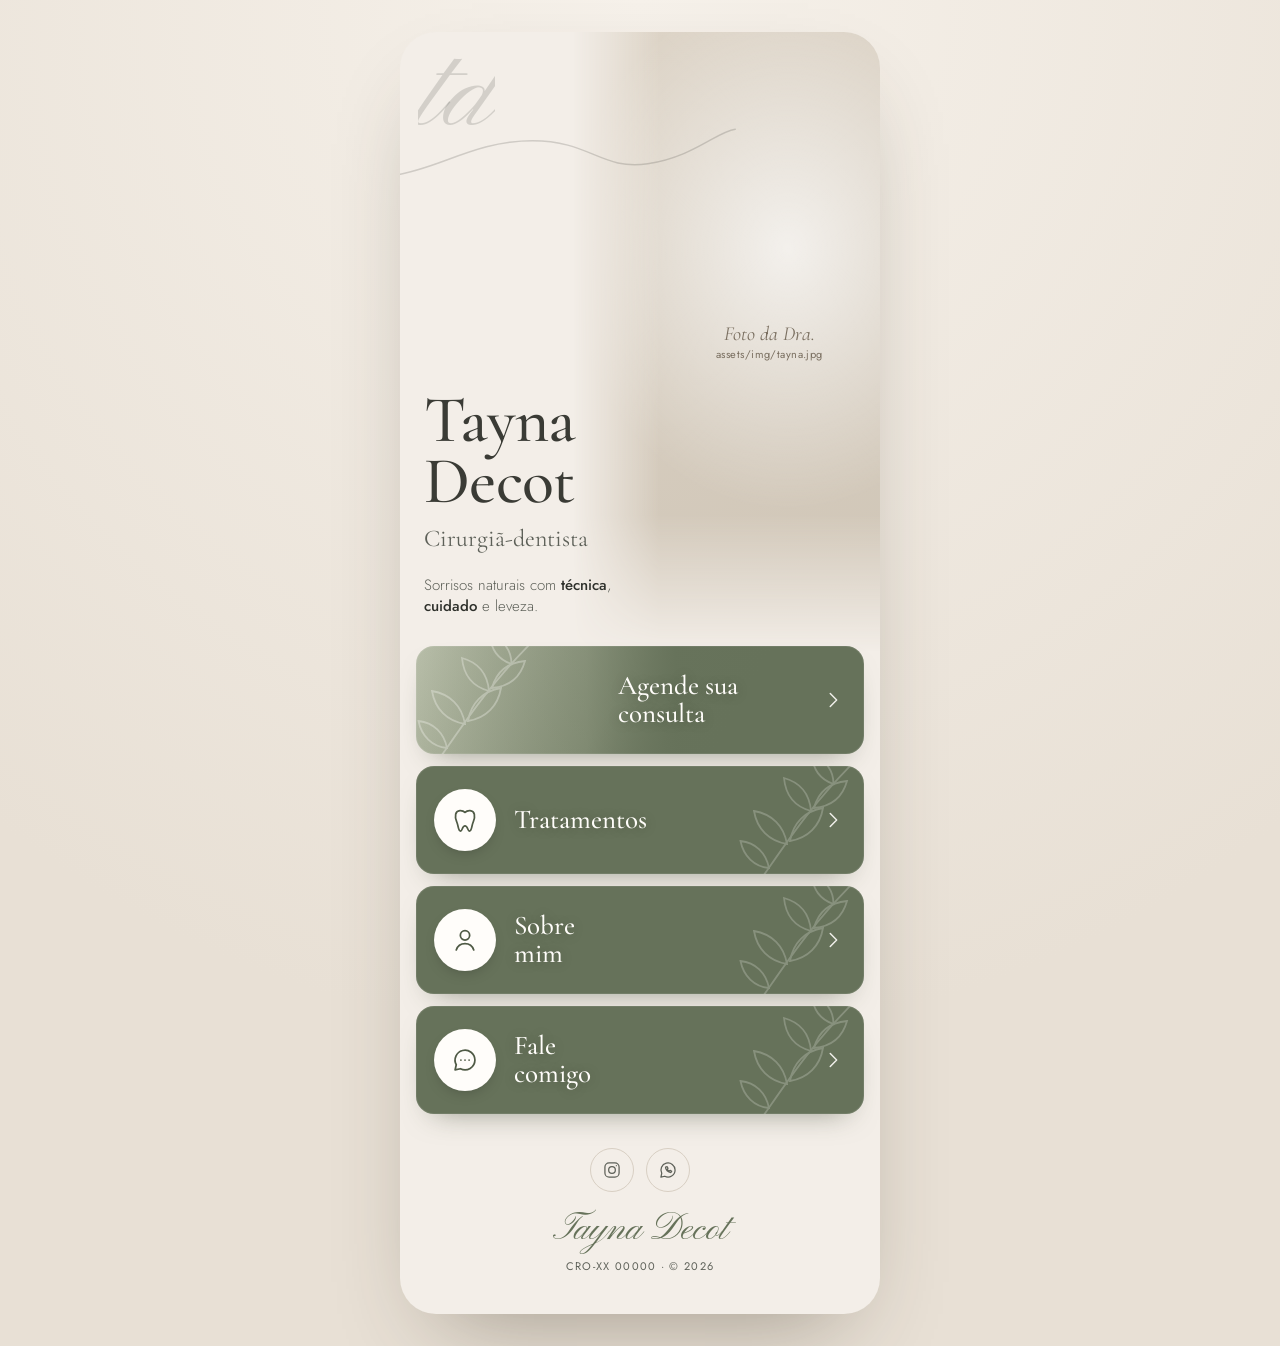
==== index.html @ 0a85730a "Start over with a mobile-first link-in-bio home screen New home screen modelled on the reference: sc" ====
<!doctype html>
<html lang="pt-BR">
<head>
  <meta charset="utf-8">
  <meta name="viewport" content="width=device-width, initial-scale=1, viewport-fit=cover">
  <title>Dra. Tayna Decot — Cirurgiã-dentista</title>
  <meta name="description" content="Dra. Tayna Decot, cirurgiã-dentista. Odontologia estética com cuidado, técnica e leveza. Agende sua consulta.">
  <meta name="theme-color" content="#f3eee8">
  <link rel="preconnect" href="https://fonts.googleapis.com">
  <link rel="preconnect" href="https://fonts.gstatic.com" crossorigin>
  <link href="https://fonts.googleapis.com/css2?family=Cormorant+Garamond:ital,wght@0,400;0,500;0,600;1,400&family=Jost:wght@300;400;500&family=Pinyon+Script&display=swap" rel="stylesheet">
  <link rel="stylesheet" href="styles.css">
</head>
<body>
  <main class="app">

    <!-- Topo: nome + foto -->
    <header class="hero">
      <span class="hero__mono" aria-hidden="true">td</span>
      <svg class="hero__flourish" viewBox="0 0 300 60" aria-hidden="true"><path d="M2 48c40-6 70-30 120-30s60 26 100 20 60-28 76-30"/></svg>

      <!-- Foto da Dra.: assets/img/tayna.jpg (vertical, fundo claro) -->
      <div class="hero__photo">
        <img src="assets/img/tayna.jpg" alt="Dra. Tayna Decot" onerror="this.parentElement.classList.add('is-empty'); this.remove()">
        <span class="hero__photo-empty" aria-hidden="true">Foto da Dra.<br><small>assets/img/tayna.jpg</small></span>
      </div>

      <div class="hero__text">
        <h1 class="hero__name"><span>Tayna</span><span>Decot</span></h1>
        <p class="hero__role">Cirurgiã-dentista</p>
        <p class="hero__tagline">Sorrisos naturais com <strong>técnica</strong>, <strong>cuidado</strong> e leveza.</p>
      </div>
    </header>

    <!-- Botões -->
    <nav class="links" aria-label="Menu principal">
      <a class="link link--feature" href="agendar.html" style="--bg: url('assets/img/btn-agendar.jpg')">
        <span class="link__label">Agende sua<br>consulta</span>
        <svg class="link__chev" viewBox="0 0 24 24" aria-hidden="true"><path d="M9 5l7 7-7 7"/></svg>
      </a>

      <a class="link" href="tratamentos.html" style="--bg: url('assets/img/btn-tratamentos.jpg')">
        <span class="link__icon" aria-hidden="true">
          <svg viewBox="0 0 24 24"><path d="M12 5.5c-2-2-7-2.6-8 1.6-.9 3.6 1 6 1.8 9.3.7 3 .9 5.1 2.4 5.1s1.4-4.4 3.8-4.4 2.3 4.4 3.8 4.4 1.7-2.1 2.4-5.1c.8-3.3 2.7-5.7 1.8-9.3-1-4.2-6-3.6-8-1.6z"/></svg>
        </span>
        <span class="link__label">Tratamentos</span>
        <svg class="link__chev" viewBox="0 0 24 24" aria-hidden="true"><path d="M9 5l7 7-7 7"/></svg>
      </a>

      <a class="link" href="sobre.html" style="--bg: url('assets/img/btn-sobre.jpg')">
        <span class="link__icon" aria-hidden="true">
          <svg viewBox="0 0 24 24"><circle cx="12" cy="8" r="4"/><path d="M4.5 20.5c1.2-3.8 4.2-5.5 7.5-5.5s6.3 1.7 7.5 5.5"/></svg>
        </span>
        <span class="link__label">Sobre<br>mim</span>
        <svg class="link__chev" viewBox="0 0 24 24" aria-hidden="true"><path d="M9 5l7 7-7 7"/></svg>
      </a>

      <a class="link" href="contato.html" style="--bg: url('assets/img/btn-contato.jpg')">
        <span class="link__icon" aria-hidden="true">
          <svg viewBox="0 0 24 24"><path d="M20.5 12a8.5 8.5 0 0 1-12.4 7.5L3.5 20.5l1-4.4A8.5 8.5 0 1 1 20.5 12z"/><path d="M8.5 12h.01M12 12h.01M15.5 12h.01"/></svg>
        </span>
        <span class="link__label">Fale<br>comigo</span>
        <svg class="link__chev" viewBox="0 0 24 24" aria-hidden="true"><path d="M9 5l7 7-7 7"/></svg>
      </a>
    </nav>

    <footer class="foot">
      <div class="foot__social">
        <a href="https://instagram.com/" target="_blank" rel="noopener" aria-label="Instagram">
          <svg viewBox="0 0 24 24"><rect x="3.5" y="3.5" width="17" height="17" rx="5"/><circle cx="12" cy="12" r="4"/><path d="M17.2 6.8h.01"/></svg>
        </a>
        <a href="https://wa.me/5500000000000" target="_blank" rel="noopener" aria-label="WhatsApp">
          <svg viewBox="0 0 24 24"><path d="M20.5 12a8.5 8.5 0 0 1-12.4 7.5L3.5 20.5l1-4.4A8.5 8.5 0 1 1 20.5 12z"/><path d="M9 8.5c0 3.5 3 6.5 6.5 6.5l1-1.5-2-1-1 .8c-1-.5-1.8-1.3-2.3-2.3l.8-1-1-2z"/></svg>
        </a>
      </div>
      <p class="foot__sign">Tayna Decot</p>
      <p class="foot__copy">CRO-XX 00000 · © <span id="year"></span></p>
    </footer>
  </main>

  <script>document.getElementById('year').textContent = new Date().getFullYear();</script>
</body>
</html>
---- styles.css ----
/* ==========================================================
   Dra. Tayna Decot — tela inicial (mobile first)
   ========================================================== */
:root {
  --cream: #f3eee8;
  --cream-deep: #e8e0d5;
  --sage: #66725a;
  --sage-dark: #4f5a45;
  --sage-soft: #a9b19c;
  --ink: #2e302b;
  --muted: #5d6058;
  --line: #d8cfc3;
  --white: #fffdfa;
  --serif: "Cormorant Garamond", "Times New Roman", serif;
  --sans: "Jost", system-ui, sans-serif;
  --script: "Pinyon Script", cursive;
  --ease: cubic-bezier(.2, .8, .2, 1);
}

*, *::before, *::after { box-sizing: border-box; }
html { -webkit-text-size-adjust: 100%; }
body {
  margin: 0;
  font-family: var(--sans);
  color: var(--ink);
  background: var(--cream-deep);
  -webkit-font-smoothing: antialiased;
}
a { color: inherit; text-decoration: none; }
img { display: block; max-width: 100%; }
:focus-visible { outline: 2px solid var(--sage-dark); outline-offset: 3px; }

/* Coluna do app: tela cheia no celular, centralizada no computador */
.app {
  position: relative;
  max-width: 480px;
  min-height: 100svh;
  margin: 0 auto;
  background: var(--cream);
  overflow: hidden;
  padding-bottom: env(safe-area-inset-bottom);
}
@media (min-width: 520px) {
  body { padding: 32px 0; background: radial-gradient(circle at 50% 0%, #f6f1ea, var(--cream-deep) 70%); }
  .app { min-height: calc(100svh - 64px); border-radius: 36px; box-shadow: 0 40px 90px -40px rgba(60, 50, 35, .45); }
}

/* ---------- topo ---------- */
.hero {
  position: relative;
  height: clamp(500px, 138vw, 620px);
  isolation: isolate;
}
.hero__mono {
  position: absolute; z-index: 1; left: 18px; top: 6px;
  font-family: var(--script); font-size: 118px; line-height: 1;
  color: rgba(46, 48, 43, .16);
  animation: ink 1.6s .2s var(--ease) both;
}
.hero__flourish {
  position: absolute; z-index: 1; left: -8px; top: 88px; width: 72%;
  fill: none; stroke: rgba(46, 48, 43, .18); stroke-width: 1.2; stroke-linecap: round;
  stroke-dasharray: 420; stroke-dashoffset: 420;
  animation: draw 2.2s .5s var(--ease) forwards;
}

.hero__photo {
  position: absolute; z-index: 0; right: 0; top: 0; bottom: 0; width: 64%;
  /* a foto se funde no creme pela esquerda e por baixo */
  -webkit-mask-image: linear-gradient(to right, transparent 0%, #000 28%), linear-gradient(to top, transparent 0%, #000 22%);
  -webkit-mask-composite: source-in;
  mask-image: linear-gradient(to right, transparent 0%, #000 28%), linear-gradient(to top, transparent 0%, #000 22%);
  mask-composite: intersect;
}
.hero__photo img {
  width: 100%; height: 100%; object-fit: cover; object-position: 50% 15%;
  animation: reveal-photo 1.6s var(--ease) both;
}
.hero__photo-empty { display: none; }
.hero__photo.is-empty {
  background:
    radial-gradient(120% 70% at 70% 35%, rgba(255, 255, 255, .7), transparent 60%),
    linear-gradient(160deg, #ddd4c7, #cfc5b6);
}
.hero__photo.is-empty .hero__photo-empty {
  position: absolute; inset: 0; display: grid; place-content: center; text-align: center;
  padding-left: 28%; font-family: var(--serif); font-size: 20px; font-style: italic; color: #7a6f60;
}
.hero__photo-empty small { font-family: var(--sans); font-style: normal; font-size: 11px; letter-spacing: .04em; }

.hero__text {
  position: absolute; z-index: 2; left: 24px; bottom: 34px; width: 58%;
}
.hero__name {
  margin: 0;
  font-family: var(--serif); font-weight: 500;
  font-size: clamp(50px, 14.5vw, 66px); line-height: .92; letter-spacing: -.01em;
  color: #3a3b35;
}
.hero__name span { display: block; animation: rise 1s var(--ease) both; }
.hero__name span + span { animation-delay: .12s; }
.hero__role {
  margin: 12px 0 0;
  font-family: var(--serif); font-size: 24px; color: var(--muted);
  animation: rise 1s .24s var(--ease) both;
}
.hero__tagline {
  margin: 22px 0 0; max-width: 190px;
  font-size: 15px; font-weight: 300; line-height: 1.45; color: var(--muted);
  animation: rise 1s .36s var(--ease) both;
}
.hero__tagline strong { font-weight: 500; color: var(--ink); }

/* ---------- botões ---------- */
.links {
  position: relative; z-index: 3;
  display: grid; gap: 12px;
  padding: 0 16px;
  margin-top: -6px;
}
.link {
  position: relative; overflow: hidden; isolation: isolate;
  display: flex; align-items: center; gap: 18px;
  min-height: 108px; padding: 18px 20px 18px 18px;
  border-radius: 18px;
  color: var(--white);
  background:
    linear-gradient(90deg, rgba(102, 114, 90, .97) 38%, rgba(102, 114, 90, .55) 100%),
    var(--bg, none) right center / cover no-repeat,
    var(--sage);
  box-shadow: 0 14px 30px -18px rgba(60, 70, 50, .6), inset 0 0 0 1px rgba(255, 255, 255, .08);
  transform: translateY(0);
  transition: transform .5s var(--ease), box-shadow .5s var(--ease);
  animation: rise .9s var(--ease) backwards;
}
.link:nth-child(1) { animation-delay: .45s; }
.link:nth-child(2) { animation-delay: .55s; }
.link:nth-child(3) { animation-delay: .65s; }
.link:nth-child(4) { animation-delay: .75s; }

/* ramo de folhas em traço, decorando o lado direito (aparece mesmo sem foto) */
.link::before {
  content: ""; position: absolute; z-index: -1; right: -10px; bottom: -18px; width: 150px; height: 150px;
  opacity: .22;
  background: url("data:image/svg+xml,%3Csvg xmlns='http://www.w3.org/2000/svg' viewBox='0 0 100 100' fill='none' stroke='%23fffdfa' stroke-width='1.2' stroke-linecap='round'%3E%3Cpath d='M20 98C40 70 55 45 88 12'/%3E%3Cpath d='M42 68c-12-2-20-10-22-22 12 2 20 10 22 22z'/%3E%3Cpath d='M44 66c2-12 10-20 22-22-2 12-10 20-22 22z'/%3E%3Cpath d='M58 46c-11-3-17-11-18-22 11 3 17 11 18 22z'/%3E%3Cpath d='M60 44c3-11 11-17 22-18-3 11-11 17-22 18z'/%3E%3Cpath d='M73 28c-9-3-14-10-14-19 9 3 14 10 14 19z'/%3E%3Cpath d='M30 84c-10-1-17-8-19-18 10 1 17 8 19 18z'/%3E%3C/svg%3E") center / contain no-repeat;
  transition: transform .8s var(--ease), opacity .5s;
}
/* brilho que atravessa o botão no toque/hover */
.link::after {
  content: ""; position: absolute; inset: 0; z-index: 0; pointer-events: none;
  background: linear-gradient(105deg, transparent 35%, rgba(255, 255, 255, .22) 50%, transparent 65%);
  transform: translateX(-120%);
}
.link:hover, .link:focus-visible { transform: translateY(-3px); box-shadow: 0 22px 40px -20px rgba(60, 70, 50, .7), inset 0 0 0 1px rgba(255, 255, 255, .12); }
.link:hover::before { transform: rotate(-6deg) scale(1.06); opacity: .32; }
.link:hover::after, .link:focus-visible::after { transform: translateX(120%); transition: transform 1s var(--ease); }
.link:active { transform: scale(.98); }

.link__icon {
  position: relative; z-index: 1; flex: none;
  width: 62px; height: 62px; border-radius: 50%;
  display: grid; place-items: center;
  background: var(--white);
  box-shadow: 0 6px 16px -8px rgba(0, 0, 0, .35);
  transition: transform .5s var(--ease);
}
.link__icon svg { width: 28px; height: 28px; fill: none; stroke: var(--sage-dark); stroke-width: 1.5; stroke-linecap: round; stroke-linejoin: round; }
.link:hover .link__icon { transform: scale(1.06) rotate(-4deg); }
.link__label {
  position: relative; z-index: 1; flex: 1;
  font-family: var(--serif); font-size: 27px; line-height: 1.05; font-weight: 500;
  text-shadow: 0 1px 12px rgba(40, 45, 35, .25);
}
.link__chev {
  position: relative; z-index: 1; flex: none;
  width: 22px; height: 22px; fill: none; stroke: currentColor; stroke-width: 1.6; stroke-linecap: round; stroke-linejoin: round;
  opacity: .9; transition: transform .4s var(--ease);
}
.link:hover .link__chev { transform: translateX(4px); }

/* botão de destaque: foto à esquerda, texto à direita (como no modelo) */
.link--feature {
  justify-content: flex-end;
  padding-left: 45%;
  background:
    linear-gradient(90deg, rgba(102, 114, 90, 0) 0%, rgba(102, 114, 90, .35) 38%, rgba(102, 114, 90, .97) 58%),
    var(--bg, none) left center / cover no-repeat,
    linear-gradient(120deg, #b8bea9 0%, #8e977f 45%, var(--sage) 70%);
}
.link--feature::before { right: auto; left: -14px; opacity: .3; }

/* ---------- rodapé ---------- */
.foot { padding: 34px 24px 40px; text-align: center; color: var(--muted); }
.foot__social { display: flex; justify-content: center; gap: 12px; }
.foot__social a {
  width: 44px; height: 44px; border-radius: 50%; display: grid; place-items: center;
  border: 1px solid var(--line); transition: background .3s, border-color .3s, color .3s;
}
.foot__social a:hover { background: var(--sage); border-color: var(--sage); color: var(--white); }
.foot__social svg { width: 20px; fill: none; stroke: currentColor; stroke-width: 1.5; stroke-linecap: round; stroke-linejoin: round; }
.foot__sign { margin: 18px 0 0; font-family: var(--script); font-size: 38px; line-height: 1.1; color: var(--sage); }
.foot__copy { margin: 6px 0 0; font-size: 11px; letter-spacing: .12em; text-transform: uppercase; }

/* ---------- telas internas (provisórias) ---------- */
.stub { min-height: 100svh; display: flex; flex-direction: column; padding: 24px; }
.stub__back { display: inline-flex; align-items: center; gap: 8px; font-size: 14px; color: var(--muted); }
.stub__back svg { width: 20px; fill: none; stroke: currentColor; stroke-width: 1.6; stroke-linecap: round; stroke-linejoin: round; }
.stub__body { margin: auto 0; text-align: center; }
.stub__title { margin: 0; font-family: var(--serif); font-weight: 500; font-size: 48px; line-height: 1; color: #3a3b35; animation: rise 1s var(--ease) both; }
.stub__text { margin: 14px auto 0; max-width: 260px; color: var(--muted); font-weight: 300; line-height: 1.5; }
.stub__sign { margin-top: 24px; font-family: var(--script); font-size: 34px; color: var(--sage); }

/* ---------- animações ---------- */
@keyframes rise { from { opacity: 0; transform: translateY(18px); } to { opacity: 1; transform: none; } }
@keyframes reveal-photo { from { opacity: 0; transform: scale(1.08); } to { opacity: 1; transform: none; } }
@keyframes ink { from { opacity: 0; clip-path: inset(0 100% 0 0); } to { opacity: 1; clip-path: inset(0 0 0 0); } }
@keyframes draw { to { stroke-dashoffset: 0; } }

@media (prefers-reduced-motion: reduce) {
  *, *::before, *::after { animation: none !important; transition: none !important; }
  .hero__flourish { stroke-dashoffset: 0; }
}
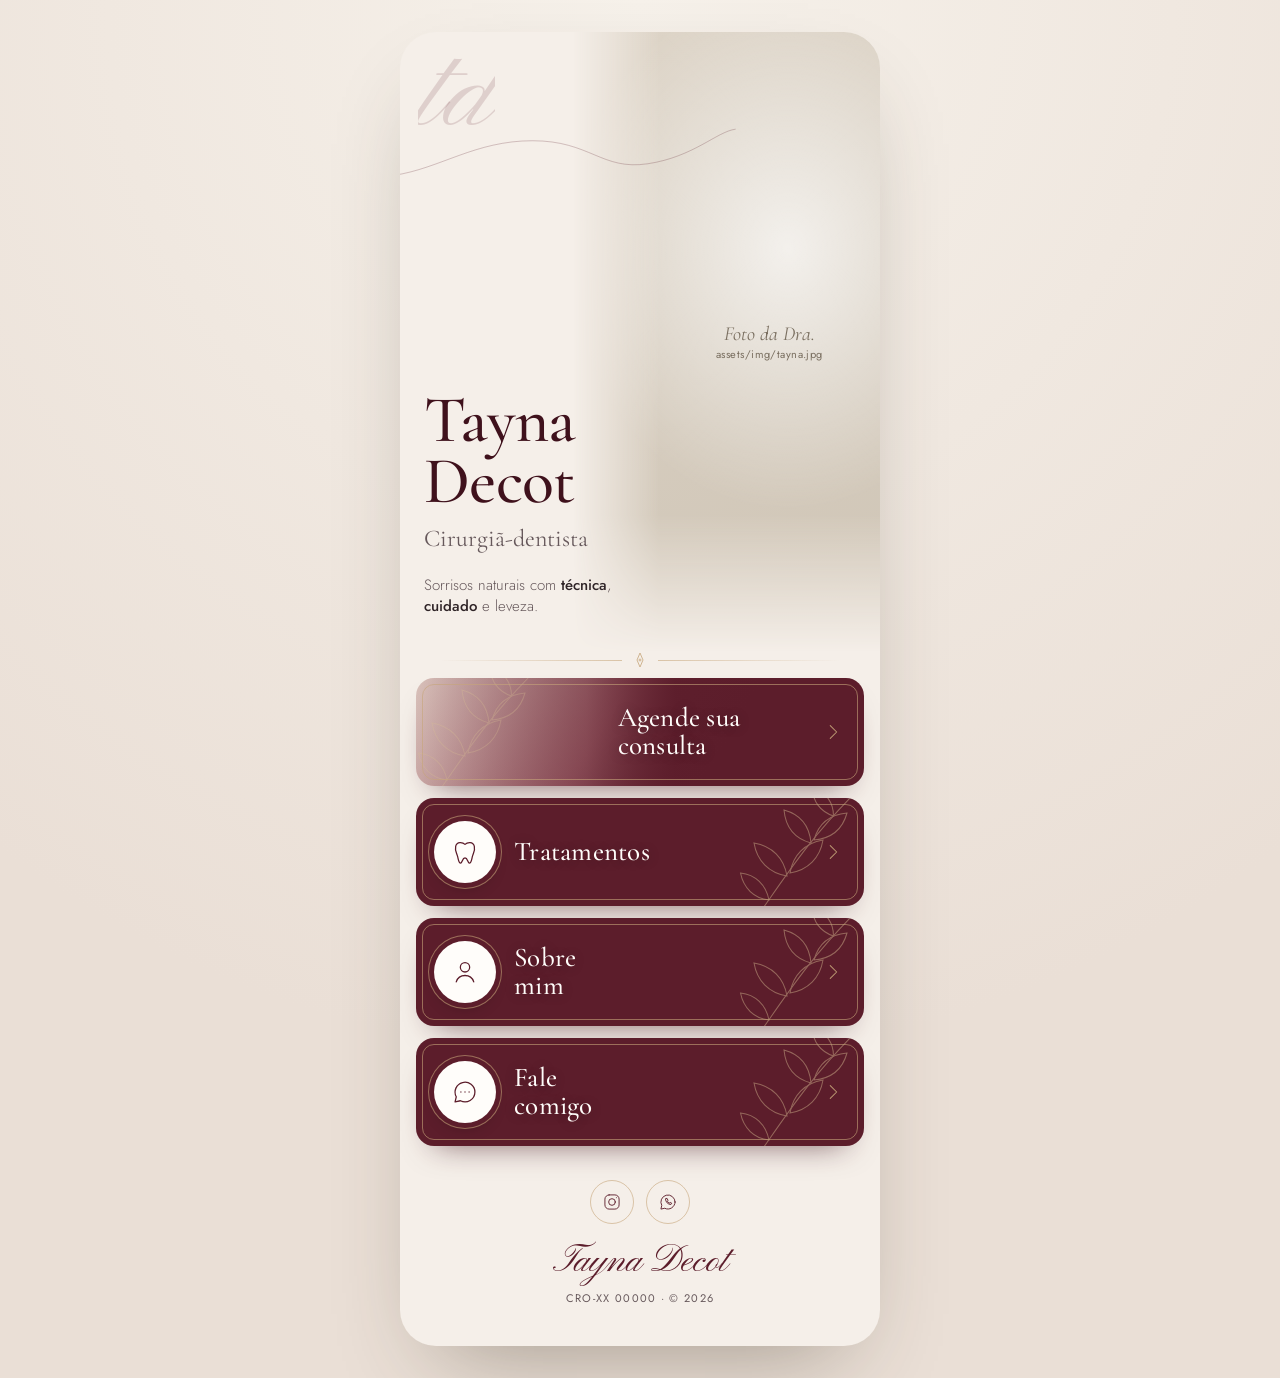
==== commit d699de8c: "Switch theme to dark wine with fine gold line details Wine buttons with a thin inset champagne frame" ====
--- a/index.html
+++ b/index.html
@@ -5,7 +5,7 @@
   <meta name="viewport" content="width=device-width, initial-scale=1, viewport-fit=cover">
   <title>Dra. Tayna Decot — Cirurgiã-dentista</title>
   <meta name="description" content="Dra. Tayna Decot, cirurgiã-dentista. Odontologia estética com cuidado, técnica e leveza. Agende sua consulta.">
-  <meta name="theme-color" content="#f3eee8">
+  <meta name="theme-color" content="#f5efe9">
   <link rel="preconnect" href="https://fonts.googleapis.com">
   <link rel="preconnect" href="https://fonts.gstatic.com" crossorigin>
   <link href="https://fonts.googleapis.com/css2?family=Cormorant+Garamond:ital,wght@0,400;0,500;0,600;1,400&family=Jost:wght@300;400;500&family=Pinyon+Script&display=swap" rel="stylesheet">
@@ -31,6 +31,8 @@
         <p class="hero__tagline">Sorrisos naturais com <strong>técnica</strong>, <strong>cuidado</strong> e leveza.</p>
       </div>
     </header>
+
+    <div class="ornament" aria-hidden="true"><svg viewBox="0 0 16 16"><path d="M8 1l3 7-3 7-3-7z"/><circle cx="8" cy="8" r="1"/></svg></div>
 
     <!-- Botões -->
     <nav class="links" aria-label="Menu principal">
--- a/styles.css
+++ b/styles.css
@@ -2,14 +2,16 @@
    Dra. Tayna Decot — tela inicial (mobile first)
    ========================================================== */
 :root {
-  --cream: #f3eee8;
-  --cream-deep: #e8e0d5;
-  --sage: #66725a;
-  --sage-dark: #4f5a45;
-  --sage-soft: #a9b19c;
-  --ink: #2e302b;
-  --muted: #5d6058;
-  --line: #d8cfc3;
+  --cream: #f5efe9;
+  --cream-deep: #eadfd6;
+  --wine: #5c1d2b;
+  --wine-dark: #3f111c;
+  --wine-soft: #b98d93;
+  --gold: #c7a67a;
+  --gold-line: rgba(199, 166, 122, .6);
+  --ink: #2f2427;
+  --muted: #66585b;
+  --line: #dccbc0;
   --white: #fffdfa;
   --serif: "Cormorant Garamond", "Times New Roman", serif;
   --sans: "Jost", system-ui, sans-serif;
@@ -28,7 +30,7 @@
 }
 a { color: inherit; text-decoration: none; }
 img { display: block; max-width: 100%; }
-:focus-visible { outline: 2px solid var(--sage-dark); outline-offset: 3px; }
+:focus-visible { outline: 2px solid var(--wine); outline-offset: 3px; }
 
 /* Coluna do app: tela cheia no celular, centralizada no computador */
 .app {
@@ -54,12 +56,12 @@
 .hero__mono {
   position: absolute; z-index: 1; left: 18px; top: 6px;
   font-family: var(--script); font-size: 118px; line-height: 1;
-  color: rgba(46, 48, 43, .16);
+  color: rgba(92, 29, 43, .15);
   animation: ink 1.6s .2s var(--ease) both;
 }
 .hero__flourish {
   position: absolute; z-index: 1; left: -8px; top: 88px; width: 72%;
-  fill: none; stroke: rgba(46, 48, 43, .18); stroke-width: 1.2; stroke-linecap: round;
+  fill: none; stroke: rgba(92, 29, 43, .3); stroke-width: .7; stroke-linecap: round;
   stroke-dasharray: 420; stroke-dashoffset: 420;
   animation: draw 2.2s .5s var(--ease) forwards;
 }
@@ -95,7 +97,7 @@
   margin: 0;
   font-family: var(--serif); font-weight: 500;
   font-size: clamp(50px, 14.5vw, 66px); line-height: .92; letter-spacing: -.01em;
-  color: #3a3b35;
+  color: var(--wine-dark);
 }
 .hero__name span { display: block; animation: rise 1s var(--ease) both; }
 .hero__name span + span { animation-delay: .12s; }
@@ -110,6 +112,13 @@
   animation: rise 1s .36s var(--ease) both;
 }
 .hero__tagline strong { font-weight: 500; color: var(--ink); }
+
+/* ---------- ornamento fino ---------- */
+.ornament { position: relative; z-index: 3; display: flex; align-items: center; gap: 10px; padding: 0 40px 16px; color: var(--gold); }
+.ornament::before, .ornament::after { content: ""; flex: 1; height: 1px; background: linear-gradient(90deg, transparent, var(--gold-line)); transform-origin: right; animation: grow 1.2s .4s var(--ease) backwards; }
+.ornament::after { background: linear-gradient(90deg, var(--gold-line), transparent); transform-origin: left; }
+.ornament svg { width: 16px; height: 16px; fill: none; stroke: currentColor; stroke-width: .8; animation: rise 1s .5s var(--ease) backwards; }
+@keyframes grow { from { transform: scaleX(0); } }
 
 /* ---------- botões ---------- */
 .links {
@@ -125,10 +134,11 @@
   border-radius: 18px;
   color: var(--white);
   background:
-    linear-gradient(90deg, rgba(102, 114, 90, .97) 38%, rgba(102, 114, 90, .55) 100%),
+    linear-gradient(90deg, rgba(92, 29, 43, .97) 38%, rgba(92, 29, 43, .6) 100%),
     var(--bg, none) right center / cover no-repeat,
-    var(--sage);
-  box-shadow: 0 14px 30px -18px rgba(60, 70, 50, .6), inset 0 0 0 1px rgba(255, 255, 255, .08);
+    var(--wine);
+  box-shadow: 0 16px 32px -20px rgba(63, 17, 28, .75);
+  outline: 1px solid var(--gold-line); outline-offset: -7px;
   transform: translateY(0);
   transition: transform .5s var(--ease), box-shadow .5s var(--ease);
   animation: rise .9s var(--ease) backwards;
@@ -141,18 +151,18 @@
 /* ramo de folhas em traço, decorando o lado direito (aparece mesmo sem foto) */
 .link::before {
   content: ""; position: absolute; z-index: -1; right: -10px; bottom: -18px; width: 150px; height: 150px;
-  opacity: .22;
-  background: url("data:image/svg+xml,%3Csvg xmlns='http://www.w3.org/2000/svg' viewBox='0 0 100 100' fill='none' stroke='%23fffdfa' stroke-width='1.2' stroke-linecap='round'%3E%3Cpath d='M20 98C40 70 55 45 88 12'/%3E%3Cpath d='M42 68c-12-2-20-10-22-22 12 2 20 10 22 22z'/%3E%3Cpath d='M44 66c2-12 10-20 22-22-2 12-10 20-22 22z'/%3E%3Cpath d='M58 46c-11-3-17-11-18-22 11 3 17 11 18 22z'/%3E%3Cpath d='M60 44c3-11 11-17 22-18-3 11-11 17-22 18z'/%3E%3Cpath d='M73 28c-9-3-14-10-14-19 9 3 14 10 14 19z'/%3E%3Cpath d='M30 84c-10-1-17-8-19-18 10 1 17 8 19 18z'/%3E%3C/svg%3E") center / contain no-repeat;
+  opacity: .45;
+  background: url("data:image/svg+xml,%3Csvg xmlns='http://www.w3.org/2000/svg' viewBox='0 0 100 100' fill='none' stroke='%23d9bf94' stroke-width='.7' stroke-linecap='round'%3E%3Cpath d='M20 98C40 70 55 45 88 12'/%3E%3Cpath d='M42 68c-12-2-20-10-22-22 12 2 20 10 22 22z'/%3E%3Cpath d='M44 66c2-12 10-20 22-22-2 12-10 20-22 22z'/%3E%3Cpath d='M58 46c-11-3-17-11-18-22 11 3 17 11 18 22z'/%3E%3Cpath d='M60 44c3-11 11-17 22-18-3 11-11 17-22 18z'/%3E%3Cpath d='M73 28c-9-3-14-10-14-19 9 3 14 10 14 19z'/%3E%3Cpath d='M30 84c-10-1-17-8-19-18 10 1 17 8 19 18z'/%3E%3C/svg%3E") center / contain no-repeat;
   transition: transform .8s var(--ease), opacity .5s;
 }
 /* brilho que atravessa o botão no toque/hover */
 .link::after {
   content: ""; position: absolute; inset: 0; z-index: 0; pointer-events: none;
-  background: linear-gradient(105deg, transparent 35%, rgba(255, 255, 255, .22) 50%, transparent 65%);
+  background: linear-gradient(105deg, transparent 35%, rgba(233, 208, 170, .22) 50%, transparent 65%);
   transform: translateX(-120%);
 }
-.link:hover, .link:focus-visible { transform: translateY(-3px); box-shadow: 0 22px 40px -20px rgba(60, 70, 50, .7), inset 0 0 0 1px rgba(255, 255, 255, .12); }
-.link:hover::before { transform: rotate(-6deg) scale(1.06); opacity: .32; }
+.link:hover, .link:focus-visible { transform: translateY(-3px); box-shadow: 0 24px 42px -22px rgba(63, 17, 28, .85); outline-color: var(--gold); }
+.link:hover::before { transform: rotate(-6deg) scale(1.06); opacity: .6; }
 .link:hover::after, .link:focus-visible::after { transform: translateX(120%); transition: transform 1s var(--ease); }
 .link:active { transform: scale(.98); }
 
@@ -161,19 +171,19 @@
   width: 62px; height: 62px; border-radius: 50%;
   display: grid; place-items: center;
   background: var(--white);
-  box-shadow: 0 6px 16px -8px rgba(0, 0, 0, .35);
+  box-shadow: 0 0 0 5px var(--wine), 0 0 0 6px var(--gold-line), 0 8px 18px -8px rgba(0, 0, 0, .45);
   transition: transform .5s var(--ease);
 }
-.link__icon svg { width: 28px; height: 28px; fill: none; stroke: var(--sage-dark); stroke-width: 1.5; stroke-linecap: round; stroke-linejoin: round; }
+.link__icon svg { width: 28px; height: 28px; fill: none; stroke: var(--wine); stroke-width: 1.1; stroke-linecap: round; stroke-linejoin: round; }
 .link:hover .link__icon { transform: scale(1.06) rotate(-4deg); }
 .link__label {
   position: relative; z-index: 1; flex: 1;
-  font-family: var(--serif); font-size: 27px; line-height: 1.05; font-weight: 500;
-  text-shadow: 0 1px 12px rgba(40, 45, 35, .25);
+  font-family: var(--serif); font-size: 27px; line-height: 1.05; font-weight: 500; letter-spacing: .01em;
+  text-shadow: 0 1px 12px rgba(40, 10, 18, .3);
 }
 .link__chev {
   position: relative; z-index: 1; flex: none;
-  width: 22px; height: 22px; fill: none; stroke: currentColor; stroke-width: 1.6; stroke-linecap: round; stroke-linejoin: round;
+  width: 22px; height: 22px; fill: none; stroke: var(--gold); stroke-width: 1.1; stroke-linecap: round; stroke-linejoin: round;
   opacity: .9; transition: transform .4s var(--ease);
 }
 .link:hover .link__chev { transform: translateX(4px); }
@@ -183,9 +193,9 @@
   justify-content: flex-end;
   padding-left: 45%;
   background:
-    linear-gradient(90deg, rgba(102, 114, 90, 0) 0%, rgba(102, 114, 90, .35) 38%, rgba(102, 114, 90, .97) 58%),
+    linear-gradient(90deg, rgba(92, 29, 43, 0) 0%, rgba(92, 29, 43, .4) 38%, rgba(92, 29, 43, .97) 58%),
     var(--bg, none) left center / cover no-repeat,
-    linear-gradient(120deg, #b8bea9 0%, #8e977f 45%, var(--sage) 70%);
+    linear-gradient(120deg, #d9c2bb 0%, #a0636c 42%, var(--wine) 68%);
 }
 .link--feature::before { right: auto; left: -14px; opacity: .3; }
 
@@ -194,11 +204,11 @@
 .foot__social { display: flex; justify-content: center; gap: 12px; }
 .foot__social a {
   width: 44px; height: 44px; border-radius: 50%; display: grid; place-items: center;
-  border: 1px solid var(--line); transition: background .3s, border-color .3s, color .3s;
-}
-.foot__social a:hover { background: var(--sage); border-color: var(--sage); color: var(--white); }
-.foot__social svg { width: 20px; fill: none; stroke: currentColor; stroke-width: 1.5; stroke-linecap: round; stroke-linejoin: round; }
-.foot__sign { margin: 18px 0 0; font-family: var(--script); font-size: 38px; line-height: 1.1; color: var(--sage); }
+  border: 1px solid var(--gold-line); color: var(--wine); transition: background .3s, border-color .3s, color .3s;
+}
+.foot__social a:hover { background: var(--wine); border-color: var(--wine); color: var(--white); }
+.foot__social svg { width: 20px; fill: none; stroke: currentColor; stroke-width: 1.1; stroke-linecap: round; stroke-linejoin: round; }
+.foot__sign { margin: 18px 0 0; font-family: var(--script); font-size: 38px; line-height: 1.1; color: var(--wine); }
 .foot__copy { margin: 6px 0 0; font-size: 11px; letter-spacing: .12em; text-transform: uppercase; }
 
 /* ---------- telas internas (provisórias) ---------- */
@@ -206,9 +216,9 @@
 .stub__back { display: inline-flex; align-items: center; gap: 8px; font-size: 14px; color: var(--muted); }
 .stub__back svg { width: 20px; fill: none; stroke: currentColor; stroke-width: 1.6; stroke-linecap: round; stroke-linejoin: round; }
 .stub__body { margin: auto 0; text-align: center; }
-.stub__title { margin: 0; font-family: var(--serif); font-weight: 500; font-size: 48px; line-height: 1; color: #3a3b35; animation: rise 1s var(--ease) both; }
+.stub__title { margin: 0; font-family: var(--serif); font-weight: 500; font-size: 48px; line-height: 1; color: var(--wine-dark); animation: rise 1s var(--ease) both; }
 .stub__text { margin: 14px auto 0; max-width: 260px; color: var(--muted); font-weight: 300; line-height: 1.5; }
-.stub__sign { margin-top: 24px; font-family: var(--script); font-size: 34px; color: var(--sage); }
+.stub__sign { margin-top: 24px; font-family: var(--script); font-size: 34px; color: var(--wine); }
 
 /* ---------- animações ---------- */
 @keyframes rise { from { opacity: 0; transform: translateY(18px); } to { opacity: 1; transform: none; } }
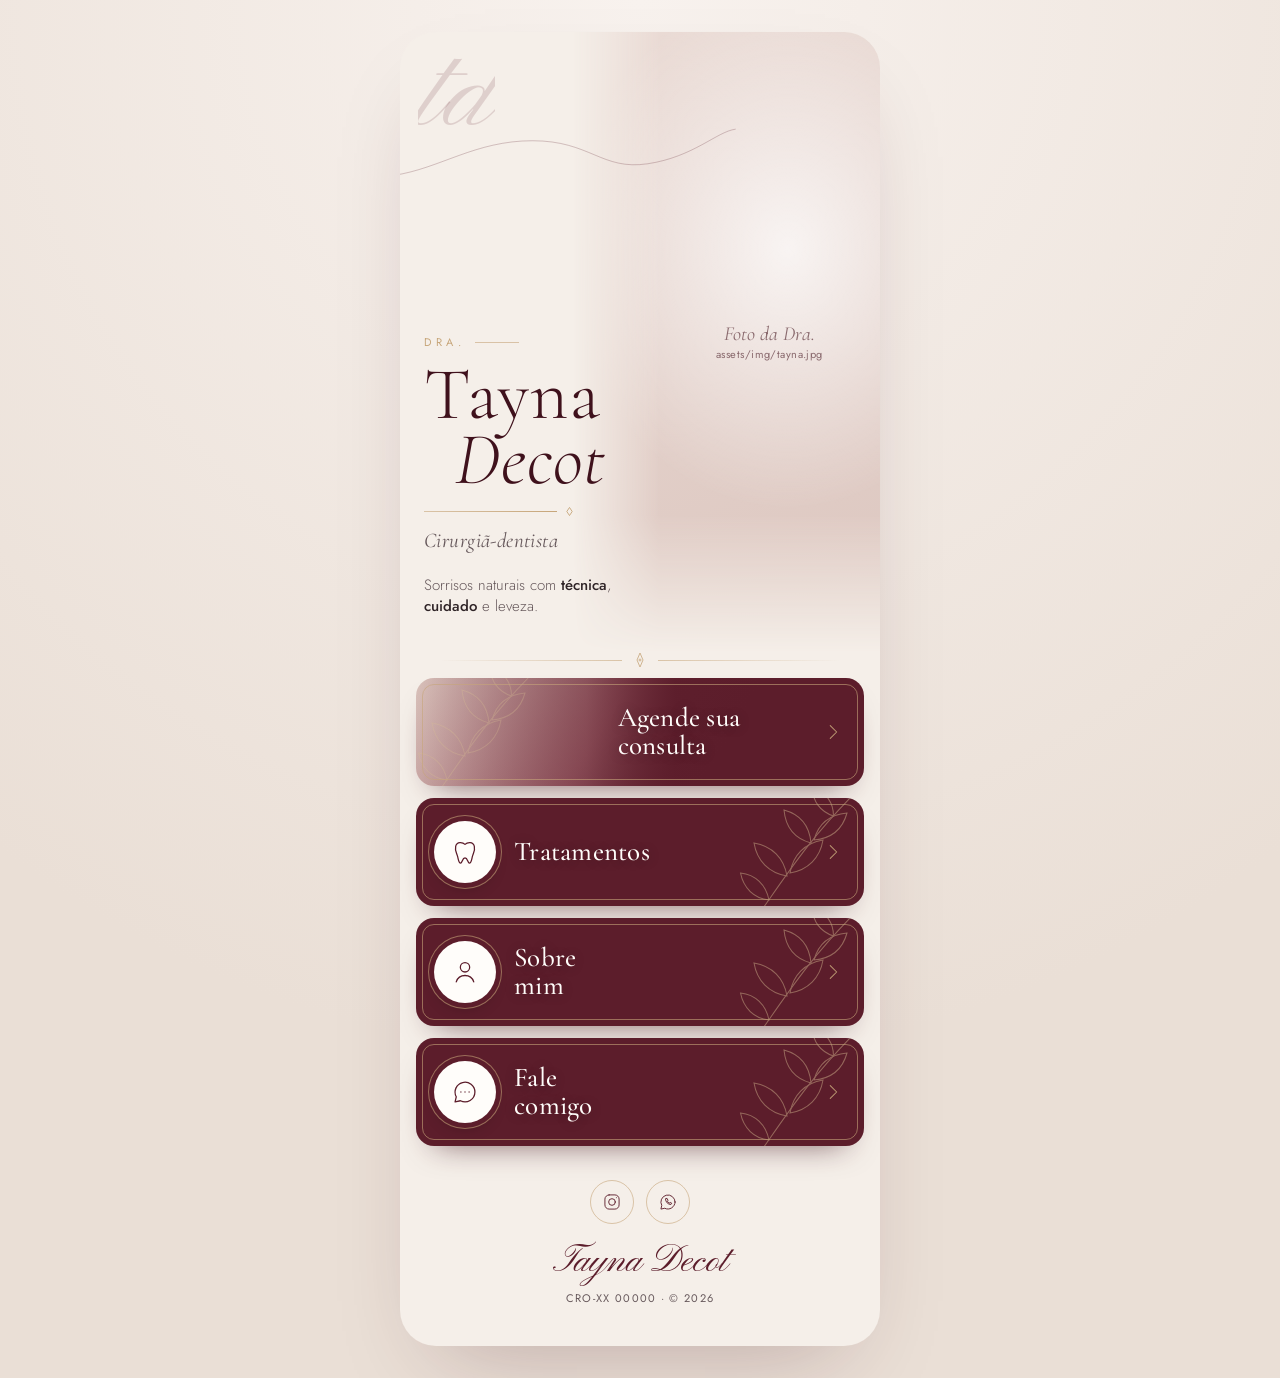
==== commit 3039bf31: "Refine doctor's name with fine lines and remove olive tones Name set in light Cormorant with italic " ====
--- a/index.html
+++ b/index.html
@@ -8,7 +8,7 @@
   <meta name="theme-color" content="#f5efe9">
   <link rel="preconnect" href="https://fonts.googleapis.com">
   <link rel="preconnect" href="https://fonts.gstatic.com" crossorigin>
-  <link href="https://fonts.googleapis.com/css2?family=Cormorant+Garamond:ital,wght@0,400;0,500;0,600;1,400&family=Jost:wght@300;400;500&family=Pinyon+Script&display=swap" rel="stylesheet">
+  <link href="https://fonts.googleapis.com/css2?family=Cormorant+Garamond:ital,wght@0,300;0,400;0,500;0,600;1,300;1,400&family=Jost:wght@300;400;500&family=Pinyon+Script&display=swap" rel="stylesheet">
   <link rel="stylesheet" href="styles.css">
 </head>
 <body>
@@ -26,7 +26,9 @@
       </div>
 
       <div class="hero__text">
+        <p class="hero__pre">Dra.</p>
         <h1 class="hero__name"><span>Tayna</span><span>Decot</span></h1>
+        <span class="hero__rule" aria-hidden="true"><svg viewBox="0 0 10 10"><path d="M5 .5l3 4.5-3 4.5-3-4.5z"/></svg></span>
         <p class="hero__role">Cirurgiã-dentista</p>
         <p class="hero__tagline">Sorrisos naturais com <strong>técnica</strong>, <strong>cuidado</strong> e leveza.</p>
       </div>
--- a/styles.css
+++ b/styles.css
@@ -43,8 +43,8 @@
   padding-bottom: env(safe-area-inset-bottom);
 }
 @media (min-width: 520px) {
-  body { padding: 32px 0; background: radial-gradient(circle at 50% 0%, #f6f1ea, var(--cream-deep) 70%); }
-  .app { min-height: calc(100svh - 64px); border-radius: 36px; box-shadow: 0 40px 90px -40px rgba(60, 50, 35, .45); }
+  body { padding: 32px 0; background: radial-gradient(circle at 50% 0%, #f8f2ee, var(--cream-deep) 70%); }
+  .app { min-height: calc(100svh - 64px); border-radius: 36px; box-shadow: 0 40px 90px -40px rgba(63, 17, 28, .28); }
 }
 
 /* ---------- topo ---------- */
@@ -81,29 +81,39 @@
 .hero__photo-empty { display: none; }
 .hero__photo.is-empty {
   background:
-    radial-gradient(120% 70% at 70% 35%, rgba(255, 255, 255, .7), transparent 60%),
-    linear-gradient(160deg, #ddd4c7, #cfc5b6);
+    radial-gradient(120% 70% at 70% 35%, rgba(255, 255, 255, .75), transparent 60%),
+    linear-gradient(160deg, #eadbd5, #dcc6bf);
 }
 .hero__photo.is-empty .hero__photo-empty {
   position: absolute; inset: 0; display: grid; place-content: center; text-align: center;
-  padding-left: 28%; font-family: var(--serif); font-size: 20px; font-style: italic; color: #7a6f60;
+  padding-left: 28%; font-family: var(--serif); font-size: 20px; font-style: italic; color: #8a6a6e;
 }
 .hero__photo-empty small { font-family: var(--sans); font-style: normal; font-size: 11px; letter-spacing: .04em; }
 
 .hero__text {
   position: absolute; z-index: 2; left: 24px; bottom: 34px; width: 58%;
 }
+.hero__pre {
+  display: flex; align-items: center; gap: 10px; margin: 0 0 12px;
+  font-size: 11px; letter-spacing: .42em; text-transform: uppercase; color: var(--gold);
+  animation: rise 1s var(--ease) backwards;
+}
+.hero__pre::after { content: ""; flex: 0 0 44px; height: 1px; background: var(--gold-line); }
 .hero__name {
   margin: 0;
-  font-family: var(--serif); font-weight: 500;
-  font-size: clamp(50px, 14.5vw, 66px); line-height: .92; letter-spacing: -.01em;
+  font-family: var(--serif); font-weight: 300;
+  font-size: clamp(56px, 16vw, 74px); line-height: .88; letter-spacing: .01em;
   color: var(--wine-dark);
 }
-.hero__name span { display: block; animation: rise 1s var(--ease) both; }
-.hero__name span + span { animation-delay: .12s; }
+.hero__name span { display: block; animation: rise 1.1s var(--ease) backwards; }
+.hero__name span + span { font-style: italic; padding-left: .42em; animation-delay: .12s; }
+/* filete fino dourado com losango, sob o nome */
+.hero__rule { display: flex; align-items: center; gap: 8px; margin: 14px 0 0; width: 150px; color: var(--gold); }
+.hero__rule::before { content: ""; flex: 1; height: 1px; background: linear-gradient(90deg, var(--gold-line), var(--gold)); transform-origin: left; animation: grow 1.2s .35s var(--ease) backwards; }
+.hero__rule svg { width: 9px; height: 9px; fill: none; stroke: currentColor; stroke-width: 1; }
 .hero__role {
   margin: 12px 0 0;
-  font-family: var(--serif); font-size: 24px; color: var(--muted);
+  font-family: var(--serif); font-size: 21px; font-weight: 400; font-style: italic; letter-spacing: .02em; color: var(--muted);
   animation: rise 1s .24s var(--ease) both;
 }
 .hero__tagline {
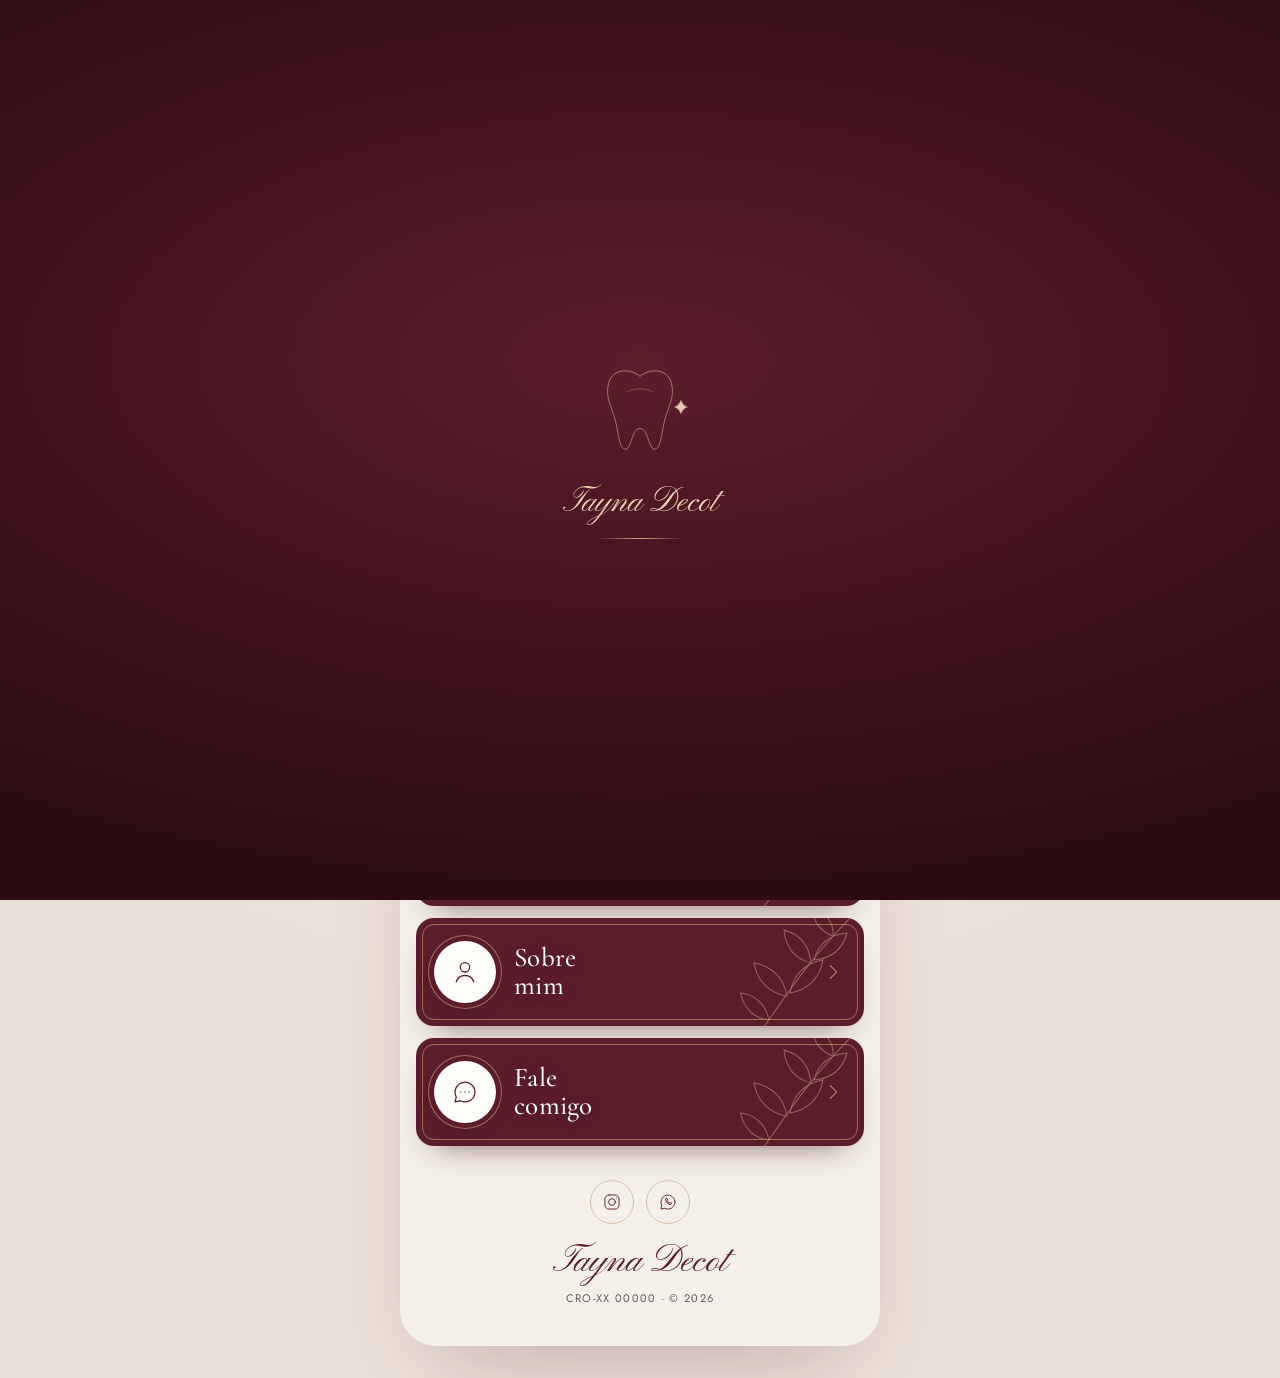
==== commit af157c39: "Add loading screen, 3D buttons and screen transition - Loader: gold line tooth draws itself, a glint" ====
--- a/index.html
+++ b/index.html
@@ -12,6 +12,23 @@
   <link rel="stylesheet" href="styles.css">
 </head>
 <body>
+  <script>document.documentElement.classList.add('is-loading');</script>
+
+  <!-- Tela de carregamento: dente em traço dourado -->
+  <div class="loader" aria-hidden="true">
+    <svg class="loader__art" viewBox="0 0 120 140">
+      <defs>
+        <clipPath id="tooth-clip"><path d="M60 20c-9-9-35-13-41 9-5 19 5 32 9 49 4 17 5 37 13 37 8 0 8-27 19-27s11 27 19 27c8 0 9-20 13-37 4-17 14-30 9-49-6-22-32-18-41-9z"/></clipPath>
+        <linearGradient id="glint" x1="0" x2="1"><stop offset="0" stop-color="#f3dfbf" stop-opacity="0"/><stop offset=".5" stop-color="#f3dfbf" stop-opacity=".55"/><stop offset="1" stop-color="#f3dfbf" stop-opacity="0"/></linearGradient>
+      </defs>
+      <path class="loader__tooth" d="M60 20c-9-9-35-13-41 9-5 19 5 32 9 49 4 17 5 37 13 37 8 0 8-27 19-27s11 27 19 27c8 0 9-20 13-37 4-17 14-30 9-49-6-22-32-18-41-9z"/>
+      <path class="loader__inner" d="M44 40c6-5 26-5 32 0"/>
+      <g clip-path="url(#tooth-clip)"><rect class="loader__glint" x="-50" y="0" width="40" height="140" fill="url(#glint)"/></g>
+    </svg>
+    <svg class="loader__spark" viewBox="0 0 20 20"><path d="M10 0c.8 5 4.2 8.2 10 10-5.8 1.8-9.2 5-10 10-.8-5-4.2-8.2-10-10 5.8-1.8 9.2-5 10-10z"/></svg>
+    <span class="loader__name">Tayna Decot</span>
+    <span class="loader__line"></span>
+  </div>
   <main class="app">
 
     <!-- Topo: nome + foto -->
@@ -82,6 +99,6 @@
     </footer>
   </main>
 
-  <script>document.getElementById('year').textContent = new Date().getFullYear();</script>
+  <script src="script.js"></script>
 </body>
 </html>
--- a/styles.css
+++ b/styles.css
@@ -149,8 +149,9 @@
     var(--wine);
   box-shadow: 0 16px 32px -20px rgba(63, 17, 28, .75);
   outline: 1px solid var(--gold-line); outline-offset: -7px;
-  transform: translateY(0);
-  transition: transform .5s var(--ease), box-shadow .5s var(--ease);
+  --rx: 0deg; --ry: 0deg; --px: 0; --py: 0; --lift: 0px; --s: 1; --gx: 50%; --gy: 50%;
+  transform: perspective(800px) translateY(var(--lift)) rotateX(var(--rx)) rotateY(var(--ry)) scale(var(--s));
+  transition: transform .6s var(--ease), box-shadow .5s var(--ease), outline-color .4s;
   animation: rise .9s var(--ease) backwards;
 }
 .link:nth-child(1) { animation-delay: .45s; }
@@ -171,10 +172,11 @@
   background: linear-gradient(105deg, transparent 35%, rgba(233, 208, 170, .22) 50%, transparent 65%);
   transform: translateX(-120%);
 }
-.link:hover, .link:focus-visible { transform: translateY(-3px); box-shadow: 0 24px 42px -22px rgba(63, 17, 28, .85); outline-color: var(--gold); }
+.link:hover, .link:focus-visible { --lift: -3px; box-shadow: 0 24px 42px -22px rgba(63, 17, 28, .85); outline-color: var(--gold); }
 .link:hover::before { transform: rotate(-6deg) scale(1.06); opacity: .6; }
 .link:hover::after, .link:focus-visible::after { transform: translateX(120%); transition: transform 1s var(--ease); }
-.link:active { transform: scale(.98); }
+.link.is-tilting { transition: transform .12s linear, box-shadow .5s var(--ease), outline-color .4s; }
+.link:active { --s: .98; }
 
 .link__icon {
   position: relative; z-index: 1; flex: none;
@@ -182,10 +184,24 @@
   display: grid; place-items: center;
   background: var(--white);
   box-shadow: 0 0 0 5px var(--wine), 0 0 0 6px var(--gold-line), 0 8px 18px -8px rgba(0, 0, 0, .45);
-  transition: transform .5s var(--ease);
+  transform: translate(calc(var(--px) * 10px), calc(var(--py) * 10px));
+  transition: transform .6s var(--ease), box-shadow .6s var(--ease);
 }
 .link__icon svg { width: 28px; height: 28px; fill: none; stroke: var(--wine); stroke-width: 1.1; stroke-linecap: round; stroke-linejoin: round; }
-.link:hover .link__icon { transform: scale(1.06) rotate(-4deg); }
+/* o ícone "descola" e flutua acima do botão */
+.link:hover .link__icon, .link.is-tilting .link__icon {
+  transform: translate(calc(var(--px) * 14px), calc(var(--py) * 14px - 4px)) scale(1.07);
+  box-shadow: 0 0 0 5px var(--wine), 0 0 0 6px var(--gold), 0 18px 26px -10px rgba(0, 0, 0, .55);
+}
+.link.is-tilting .link__label { transform: translate(calc(var(--px) * 6px), calc(var(--py) * 6px)); }
+.link__label { transition: transform .6s var(--ease); }
+/* brilho dourado que segue o dedo / mouse */
+.link__glare {
+  position: absolute; inset: 0; z-index: 0; pointer-events: none; border-radius: inherit;
+  background: radial-gradient(260px circle at var(--gx) var(--gy), rgba(236, 206, 160, .28), rgba(236, 206, 160, .06) 40%, transparent 65%);
+  opacity: 0; transition: opacity .5s;
+}
+.link:hover .link__glare, .link.is-tilting .link__glare { opacity: 1; }
 .link__label {
   position: relative; z-index: 1; flex: 1;
   font-family: var(--serif); font-size: 27px; line-height: 1.05; font-weight: 500; letter-spacing: .01em;
@@ -221,6 +237,47 @@
 .foot__sign { margin: 18px 0 0; font-family: var(--script); font-size: 38px; line-height: 1.1; color: var(--wine); }
 .foot__copy { margin: 6px 0 0; font-size: 11px; letter-spacing: .12em; text-transform: uppercase; }
 
+/* ---------- tela de carregamento ---------- */
+.loader {
+  position: fixed; inset: 0; z-index: 100;
+  display: flex; flex-direction: column; align-items: center; justify-content: center; gap: 18px;
+  background: radial-gradient(120% 80% at 50% 40%, #5c1d2b, #2c0b13 75%);
+  color: var(--gold);
+  clip-path: inset(0 0 0 0);
+  transition: clip-path 1s cubic-bezier(.77, 0, .18, 1);
+}
+.is-loaded .loader { clip-path: inset(0 0 100% 0); }
+.loader__art { position: relative; width: 92px; overflow: visible; transition: transform 1s var(--ease), opacity .6s; }
+.is-loaded .loader__art { transform: translateY(-30px) scale(.9); opacity: 0; }
+.loader__tooth, .loader__inner { fill: none; stroke: var(--gold); stroke-width: .9; stroke-linecap: round; stroke-linejoin: round; }
+.loader__tooth { stroke-dasharray: 460; stroke-dashoffset: 460; animation: draw 1.3s .1s var(--ease) forwards; }
+.loader__inner { stroke-width: .7; opacity: .7; stroke-dasharray: 40; stroke-dashoffset: 40; animation: draw .6s 1s var(--ease) forwards; }
+.loader__glint { transform: skewX(-18deg); animation: glint 1s 1s var(--ease) forwards; }
+@keyframes glint { to { transform: translateX(170px) skewX(-18deg); } }
+.loader__spark { position: absolute; width: 16px; margin: -86px 0 0 82px; fill: #f3dfbf; opacity: 0; transform: scale(0); animation: spark .9s 1.3s var(--ease) forwards; }
+@keyframes spark { 50% { opacity: 1; transform: scale(1.15) rotate(45deg); } to { opacity: .9; transform: scale(.9) rotate(90deg); } }
+.loader__name { font-family: var(--script); font-size: 34px; line-height: 1; color: #e9d3b0; opacity: 0; animation: rise .8s .6s var(--ease) forwards; }
+.loader__line { width: 90px; height: 1px; background: linear-gradient(90deg, transparent, var(--gold), transparent); transform: scaleX(0); animation: grow-in 1.2s .7s var(--ease) forwards; }
+@keyframes grow-in { to { transform: scaleX(1); } }
+/* a página só começa a se animar quando a tela de carregamento sai */
+.is-loading .app, .is-loading .app *, .is-loading .app *::before, .is-loading .app *::after { animation-play-state: paused !important; }
+
+/* ---------- transição: o botão vira a próxima tela ---------- */
+.expand {
+  position: fixed; z-index: 90; border-radius: 18px; pointer-events: none;
+  background: radial-gradient(120% 80% at 50% 40%, #5c1d2b, #3f111c 80%);
+  outline: 1px solid var(--gold-line); outline-offset: -7px;
+  transition: top .56s cubic-bezier(.77, 0, .18, 1), left .56s cubic-bezier(.77, 0, .18, 1), width .56s cubic-bezier(.77, 0, .18, 1), height .56s cubic-bezier(.77, 0, .18, 1), border-radius .56s, outline-offset .56s, opacity .5s;
+}
+.expand.is-open { top: 0 !important; left: 0 !important; width: 100vw !important; height: 100vh !important; border-radius: 0; outline-offset: -14px; }
+.expand.is-leaving { opacity: 0; }
+.page-cover {
+  position: fixed; inset: 0; z-index: 90; pointer-events: none;
+  background: radial-gradient(120% 80% at 50% 40%, #5c1d2b, #3f111c 80%);
+  animation: cover-out .7s .05s var(--ease) forwards;
+}
+@keyframes cover-out { to { opacity: 0; visibility: hidden; } }
+
 /* ---------- telas internas (provisórias) ---------- */
 .stub { min-height: 100svh; display: flex; flex-direction: column; padding: 24px; }
 .stub__back { display: inline-flex; align-items: center; gap: 8px; font-size: 14px; color: var(--muted); }
@@ -238,5 +295,6 @@
 
 @media (prefers-reduced-motion: reduce) {
   *, *::before, *::after { animation: none !important; transition: none !important; }
+  .loader, .page-cover { display: none; }
   .hero__flourish { stroke-dashoffset: 0; }
 }
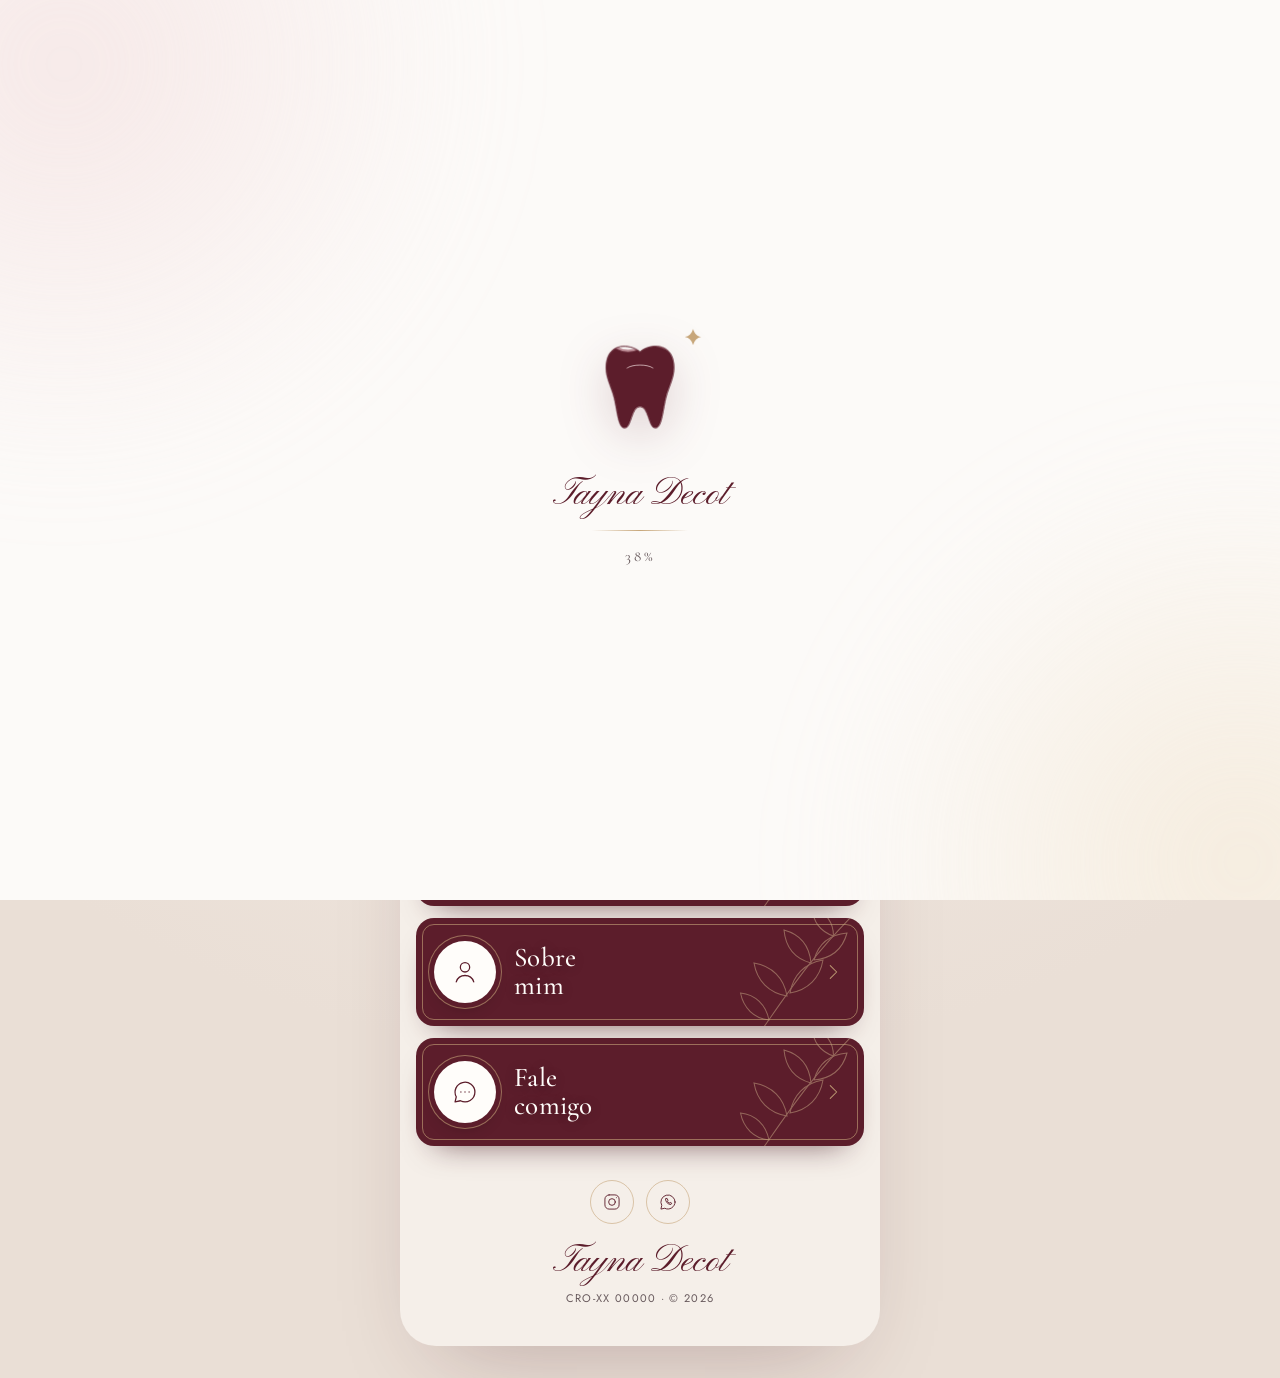
==== commit c40d54f4: "Light loading screen with wine filling the tooth Off-white background with slow drifting rose and ch" ====
--- a/index.html
+++ b/index.html
@@ -14,21 +14,26 @@
 <body>
   <script>document.documentElement.classList.add('is-loading');</script>
 
-  <!-- Tela de carregamento: dente em traço dourado -->
+  <!-- Tela de carregamento: dente que se enche de vinho -->
   <div class="loader" aria-hidden="true">
-    <svg class="loader__art" viewBox="0 0 120 140">
-      <defs>
-        <clipPath id="tooth-clip"><path d="M60 20c-9-9-35-13-41 9-5 19 5 32 9 49 4 17 5 37 13 37 8 0 8-27 19-27s11 27 19 27c8 0 9-20 13-37 4-17 14-30 9-49-6-22-32-18-41-9z"/></clipPath>
-        <linearGradient id="glint" x1="0" x2="1"><stop offset="0" stop-color="#f3dfbf" stop-opacity="0"/><stop offset=".5" stop-color="#f3dfbf" stop-opacity=".55"/><stop offset="1" stop-color="#f3dfbf" stop-opacity="0"/></linearGradient>
-      </defs>
-      <path class="loader__tooth" d="M60 20c-9-9-35-13-41 9-5 19 5 32 9 49 4 17 5 37 13 37 8 0 8-27 19-27s11 27 19 27c8 0 9-20 13-37 4-17 14-30 9-49-6-22-32-18-41-9z"/>
-      <path class="loader__inner" d="M44 40c6-5 26-5 32 0"/>
-      <g clip-path="url(#tooth-clip)"><rect class="loader__glint" x="-50" y="0" width="40" height="140" fill="url(#glint)"/></g>
-    </svg>
-    <svg class="loader__spark" viewBox="0 0 20 20"><path d="M10 0c.8 5 4.2 8.2 10 10-5.8 1.8-9.2 5-10 10-.8-5-4.2-8.2-10-10 5.8-1.8 9.2-5 10-10z"/></svg>
+    <span class="loader__blob loader__blob--a"></span>
+    <span class="loader__blob loader__blob--b"></span>
+    <div class="loader__stage">
+      <svg class="loader__art" viewBox="0 0 120 140">
+        <defs><clipPath id="tooth-clip"><path d="M60 20c-9-9-35-13-41 9-5 19 5 32 9 49 4 17 5 37 13 37 8 0 8-27 19-27s11 27 19 27c8 0 9-20 13-37 4-17 14-30 9-49-6-22-32-18-41-9z"/></clipPath></defs>
+        <g clip-path="url(#tooth-clip)">
+          <g class="loader__fill"><path class="loader__wave loader__wave--back" d="M-120 8q15-8 30 0t30 0 30 0 30 0 30 0 30 0 30 0 30 0 30 0 30 0 30 0 30 0V200H-120z"/><path class="loader__wave" d="M-120 8q15-8 30 0t30 0 30 0 30 0 30 0 30 0 30 0 30 0 30 0 30 0 30 0 30 0V200H-120z"/></g>
+        </g>
+        <path class="loader__tooth" d="M60 20c-9-9-35-13-41 9-5 19 5 32 9 49 4 17 5 37 13 37 8 0 8-27 19-27s11 27 19 27c8 0 9-20 13-37 4-17 14-30 9-49-6-22-32-18-41-9z"/>
+        <path class="loader__inner" d="M44 40c6-5 26-5 32 0"/>
+      </svg>
+      <svg class="loader__spark" viewBox="0 0 20 20"><path d="M10 0c.8 5 4.2 8.2 10 10-5.8 1.8-9.2 5-10 10-.8-5-4.2-8.2-10-10 5.8-1.8 9.2-5 10-10z"/></svg>
+    </div>
     <span class="loader__name">Tayna Decot</span>
     <span class="loader__line"></span>
+    <span class="loader__count"><span id="loader-pct">0</span>%</span>
   </div>
+
   <main class="app">
 
     <!-- Topo: nome + foto -->
--- a/styles.css
+++ b/styles.css
@@ -239,26 +239,45 @@
 
 /* ---------- tela de carregamento ---------- */
 .loader {
-  position: fixed; inset: 0; z-index: 100;
-  display: flex; flex-direction: column; align-items: center; justify-content: center; gap: 18px;
-  background: radial-gradient(120% 80% at 50% 40%, #5c1d2b, #2c0b13 75%);
-  color: var(--gold);
-  clip-path: inset(0 0 0 0);
-  transition: clip-path 1s cubic-bezier(.77, 0, .18, 1);
-}
-.is-loaded .loader { clip-path: inset(0 0 100% 0); }
-.loader__art { position: relative; width: 92px; overflow: visible; transition: transform 1s var(--ease), opacity .6s; }
-.is-loaded .loader__art { transform: translateY(-30px) scale(.9); opacity: 0; }
-.loader__tooth, .loader__inner { fill: none; stroke: var(--gold); stroke-width: .9; stroke-linecap: round; stroke-linejoin: round; }
-.loader__tooth { stroke-dasharray: 460; stroke-dashoffset: 460; animation: draw 1.3s .1s var(--ease) forwards; }
-.loader__inner { stroke-width: .7; opacity: .7; stroke-dasharray: 40; stroke-dashoffset: 40; animation: draw .6s 1s var(--ease) forwards; }
-.loader__glint { transform: skewX(-18deg); animation: glint 1s 1s var(--ease) forwards; }
-@keyframes glint { to { transform: translateX(170px) skewX(-18deg); } }
-.loader__spark { position: absolute; width: 16px; margin: -86px 0 0 82px; fill: #f3dfbf; opacity: 0; transform: scale(0); animation: spark .9s 1.3s var(--ease) forwards; }
-@keyframes spark { 50% { opacity: 1; transform: scale(1.15) rotate(45deg); } to { opacity: .9; transform: scale(.9) rotate(90deg); } }
-.loader__name { font-family: var(--script); font-size: 34px; line-height: 1; color: #e9d3b0; opacity: 0; animation: rise .8s .6s var(--ease) forwards; }
-.loader__line { width: 90px; height: 1px; background: linear-gradient(90deg, transparent, var(--gold), transparent); transform: scaleX(0); animation: grow-in 1.2s .7s var(--ease) forwards; }
+  position: fixed; inset: 0; z-index: 100; overflow: hidden;
+  display: flex; flex-direction: column; align-items: center; justify-content: center; gap: 16px;
+  background: #fcfaf8; color: var(--wine);
+  clip-path: circle(150% at 50% 44%);
+  transition: clip-path 1.1s cubic-bezier(.77, 0, .18, 1);
+}
+/* saída: a tela se fecha em círculo para dentro do dente */
+.is-loaded .loader { clip-path: circle(0% at 50% 44%); }
+/* luzes suaves que se movem ao fundo */
+.loader__blob { position: absolute; width: 70vmax; height: 70vmax; border-radius: 50%; filter: blur(60px); opacity: .55; }
+.loader__blob--a { left: -30vmax; top: -30vmax; background: radial-gradient(circle, #f1d9d9, transparent 65%); animation: drift-a 9s ease-in-out infinite alternate; }
+.loader__blob--b { right: -32vmax; bottom: -32vmax; background: radial-gradient(circle, #efdfc6, transparent 65%); animation: drift-b 11s ease-in-out infinite alternate; }
+@keyframes drift-a { to { transform: translate(18vmax, 14vmax) scale(1.1); } }
+@keyframes drift-b { to { transform: translate(-16vmax, -12vmax) scale(1.15); } }
+
+.loader__stage { position: relative; z-index: 1; transition: transform 1s var(--ease); }
+.is-loaded .loader__stage { transform: scale(.85); }
+.loader__art { width: 96px; overflow: visible; filter: drop-shadow(0 14px 24px rgba(92, 29, 43, .18)); }
+.loader__tooth, .loader__inner { fill: none; stroke: var(--wine); stroke-width: 1.2; stroke-linecap: round; stroke-linejoin: round; }
+.loader__tooth { stroke-dasharray: 460; stroke-dashoffset: 460; animation: draw 1.1s .1s var(--ease) forwards; }
+.loader__inner { stroke: #f3dfdf; stroke-width: 1; opacity: 0; stroke-dasharray: 40; stroke-dashoffset: 40; animation: draw .6s 2s var(--ease) forwards, fade-in .1s 2s forwards; }
+@keyframes fade-in { to { opacity: .9; } }
+/* o vinho sobe dentro do dente, com onda */
+.loader__fill { transform: translateY(142px); animation: fill-up 1.7s .55s cubic-bezier(.45, 0, .2, 1) forwards; }
+@keyframes fill-up { to { transform: translateY(8px); } }
+.loader__wave { fill: var(--wine); animation: wave 1.2s linear infinite; }
+.loader__wave--back { fill: #8a3a4b; opacity: .6; animation-duration: 1.9s; animation-direction: reverse; transform: translateY(-3px); }
+@keyframes wave { to { transform: translateX(60px); } }
+.loader__wave--back { animation-name: wave-back; }
+@keyframes wave-back { from { transform: translate(0, -3px); } to { transform: translate(60px, -3px); } }
+
+.loader__spark { position: absolute; right: -14px; top: -8px; width: 18px; fill: var(--gold); opacity: 0; transform: scale(0); animation: spark .9s 2.2s var(--ease) forwards; }
+@keyframes spark { 50% { opacity: 1; transform: scale(1.2) rotate(45deg); } to { opacity: 1; transform: scale(.9) rotate(90deg); } }
+.loader__name { position: relative; z-index: 1; margin-top: 6px; font-family: var(--script); font-size: 38px; line-height: 1; color: var(--wine); opacity: 0; animation: rise .8s .5s var(--ease) forwards; }
+.loader__line { position: relative; z-index: 1; width: 96px; height: 1px; background: linear-gradient(90deg, transparent, var(--gold), transparent); transform: scaleX(0); animation: grow-in 1.2s .7s var(--ease) forwards; }
 @keyframes grow-in { to { transform: scaleX(1); } }
+.loader__count { position: relative; z-index: 1; font-family: var(--serif); font-size: 15px; letter-spacing: .2em; color: var(--muted); font-variant-numeric: tabular-nums; opacity: 0; animation: rise .6s .6s var(--ease) forwards; }
+.loader:not(.is-run) * { animation-play-state: paused !important; }
+.loader__blob { animation-play-state: running !important; }
 /* a página só começa a se animar quando a tela de carregamento sai */
 .is-loading .app, .is-loading .app *, .is-loading .app *::before, .is-loading .app *::after { animation-play-state: paused !important; }
 
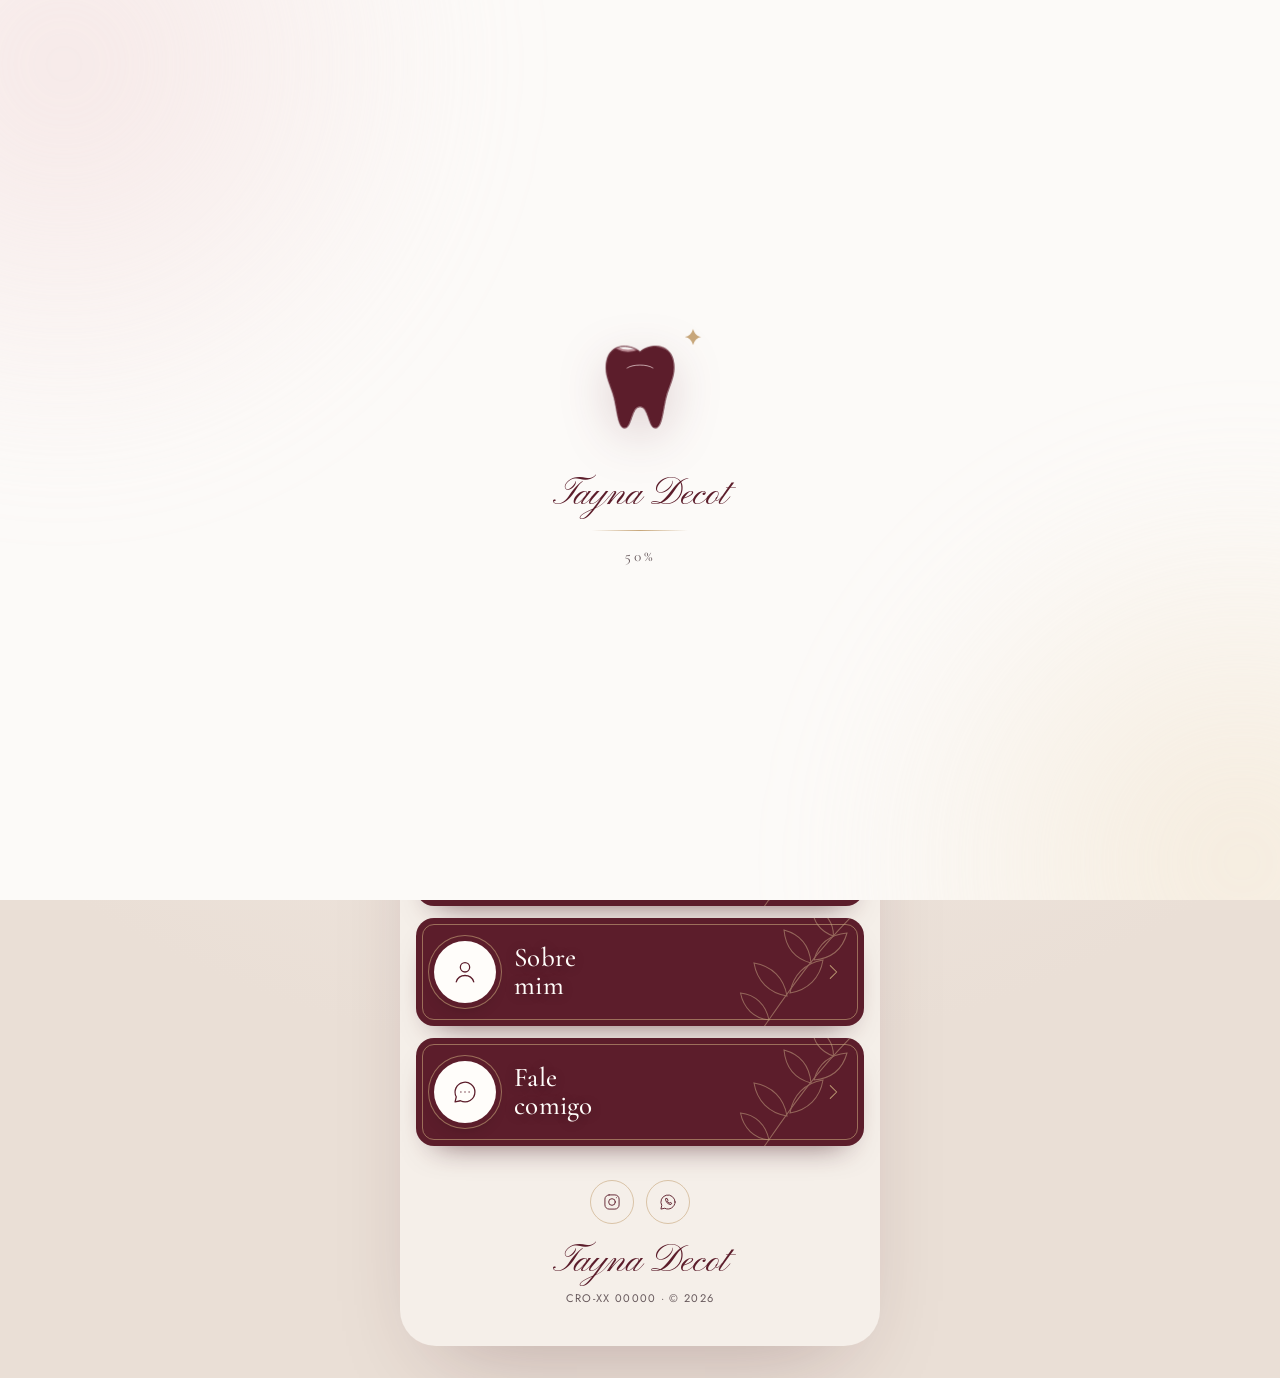
==== commit 61867699: "Reveal the site with a flash of light after loading Replaces the circular close: the tooth brightens" ====
--- a/index.html
+++ b/index.html
@@ -12,12 +12,13 @@
   <link rel="stylesheet" href="styles.css">
 </head>
 <body>
-  <script>document.documentElement.classList.add('is-loading');</script>
+  <script>document.documentElement.classList.add('is-loading', 'intro');</script>
 
   <!-- Tela de carregamento: dente que se enche de vinho -->
   <div class="loader" aria-hidden="true">
     <span class="loader__blob loader__blob--a"></span>
     <span class="loader__blob loader__blob--b"></span>
+    <span class="loader__flash"></span>
     <div class="loader__stage">
       <svg class="loader__art" viewBox="0 0 120 140">
         <defs><clipPath id="tooth-clip"><path d="M60 20c-9-9-35-13-41 9-5 19 5 32 9 49 4 17 5 37 13 37 8 0 8-27 19-27s11 27 19 27c8 0 9-20 13-37 4-17 14-30 9-49-6-22-32-18-41-9z"/></clipPath></defs>
--- a/styles.css
+++ b/styles.css
@@ -242,11 +242,19 @@
   position: fixed; inset: 0; z-index: 100; overflow: hidden;
   display: flex; flex-direction: column; align-items: center; justify-content: center; gap: 16px;
   background: #fcfaf8; color: var(--wine);
-  clip-path: circle(150% at 50% 44%);
-  transition: clip-path 1.1s cubic-bezier(.77, 0, .18, 1);
-}
-/* saída: a tela se fecha em círculo para dentro do dente */
-.is-loaded .loader { clip-path: circle(0% at 50% 44%); }
+  transition: opacity .9s .55s ease;
+}
+/* saída: um flash de luz nasce do dente, toma a tela e se dissolve */
+.is-loaded .loader { opacity: 0; }
+.loader__flash {
+  position: absolute; z-index: 2; left: 50%; top: 44%; width: 60px; height: 60px; margin: -30px 0 0 -30px; border-radius: 50%;
+  background: radial-gradient(circle, #fff 0%, #fffaf2 35%, rgba(247, 230, 204, .8) 55%, rgba(255, 255, 255, 0) 72%);
+  transform: scale(0); pointer-events: none;
+}
+.is-loaded .loader__flash { animation: flash .9s cubic-bezier(.2, .7, .1, 1) forwards; }
+@keyframes flash { 0% { transform: scale(0); } 35% { transform: scale(6); } 100% { transform: scale(40); } }
+.loader__name, .loader__line, .loader__count { transition: opacity .3s; }
+.is-loaded .loader__name, .is-loaded .loader__line, .is-loaded .loader__count { opacity: 0 !important; }
 /* luzes suaves que se movem ao fundo */
 .loader__blob { position: absolute; width: 70vmax; height: 70vmax; border-radius: 50%; filter: blur(60px); opacity: .55; }
 .loader__blob--a { left: -30vmax; top: -30vmax; background: radial-gradient(circle, #f1d9d9, transparent 65%); animation: drift-a 9s ease-in-out infinite alternate; }
@@ -255,7 +263,7 @@
 @keyframes drift-b { to { transform: translate(-16vmax, -12vmax) scale(1.15); } }
 
 .loader__stage { position: relative; z-index: 1; transition: transform 1s var(--ease); }
-.is-loaded .loader__stage { transform: scale(.85); }
+.is-loaded .loader__stage { transform: scale(1.12); filter: brightness(2.2); transition: transform .6s var(--ease), filter .4s; }
 .loader__art { width: 96px; overflow: visible; filter: drop-shadow(0 14px 24px rgba(92, 29, 43, .18)); }
 .loader__tooth, .loader__inner { fill: none; stroke: var(--wine); stroke-width: 1.2; stroke-linecap: round; stroke-linejoin: round; }
 .loader__tooth { stroke-dasharray: 460; stroke-dashoffset: 460; animation: draw 1.1s .1s var(--ease) forwards; }
@@ -278,6 +286,10 @@
 .loader__count { position: relative; z-index: 1; font-family: var(--serif); font-size: 15px; letter-spacing: .2em; color: var(--muted); font-variant-numeric: tabular-nums; opacity: 0; animation: rise .6s .6s var(--ease) forwards; }
 .loader:not(.is-run) * { animation-play-state: paused !important; }
 .loader__blob { animation-play-state: running !important; }
+/* o site surge da luz: claro e desfocado para nítido */
+.intro .app { animation: from-light 1.3s .35s var(--ease) backwards; }
+@keyframes from-light { from { filter: brightness(1.5) blur(10px); transform: scale(1.03); } }
+
 /* a página só começa a se animar quando a tela de carregamento sai */
 .is-loading .app, .is-loading .app *, .is-loading .app *::before, .is-loading .app *::after { animation-play-state: paused !important; }
 
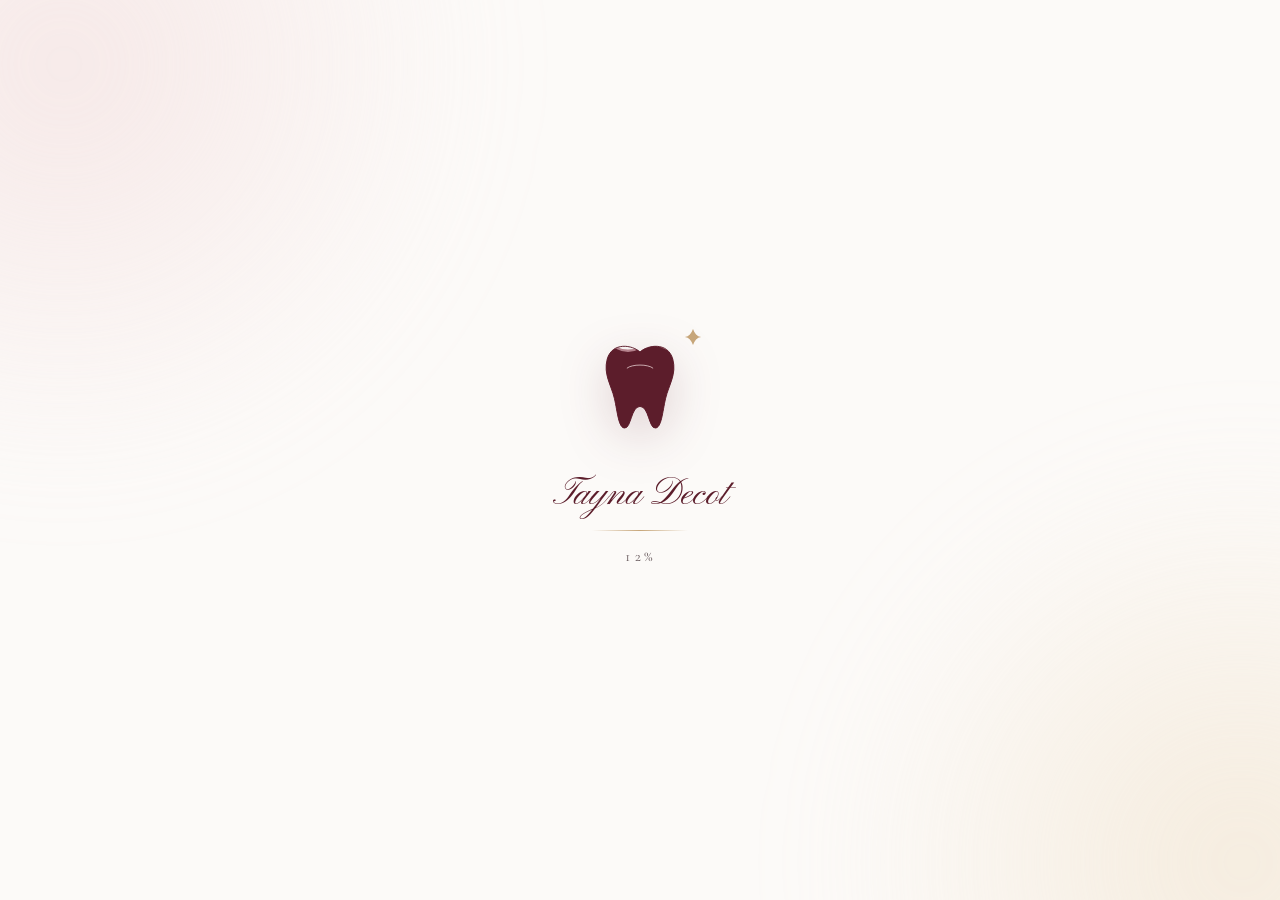
==== commit d33ac9af: "Build out inner screens, flash navigation and one-screen home - Tapping a button (or going back) fla" ====
--- a/index.html
+++ b/index.html
@@ -12,7 +12,12 @@
   <link rel="stylesheet" href="styles.css">
 </head>
 <body>
-  <script>document.documentElement.classList.add('is-loading', 'intro');</script>
+  <script>
+    // a animação do dente aparece só na primeira visita; depois, as telas entram com o flash de luz
+    (function (r) { var seen; try { seen = sessionStorage.getItem('td-intro'); } catch (e) {}
+      r.classList.add(seen ? 'flash-in' : 'is-loading', seen ? 'flash-in' : 'intro'); })(document.documentElement);
+  </script>
+  <div class="page-cover" aria-hidden="true"></div>
 
   <!-- Tela de carregamento: dente que se enche de vinho -->
   <div class="loader" aria-hidden="true">
@@ -35,7 +40,7 @@
     <span class="loader__count"><span id="loader-pct">0</span>%</span>
   </div>
 
-  <main class="app">
+  <main class="app app--home">
 
     <!-- Topo: nome + foto -->
     <header class="hero">
@@ -61,12 +66,12 @@
 
     <!-- Botões -->
     <nav class="links" aria-label="Menu principal">
-      <a class="link link--feature" href="agendar.html" style="--bg: url('assets/img/btn-agendar.jpg')">
+      <a class="link link--feature" href="agendar.html" data-flash style="--bg: url('assets/img/btn-agendar.jpg')">
         <span class="link__label">Agende sua<br>consulta</span>
         <svg class="link__chev" viewBox="0 0 24 24" aria-hidden="true"><path d="M9 5l7 7-7 7"/></svg>
       </a>
 
-      <a class="link" href="tratamentos.html" style="--bg: url('assets/img/btn-tratamentos.jpg')">
+      <a class="link" href="tratamentos.html" data-flash style="--bg: url('assets/img/btn-tratamentos.jpg')">
         <span class="link__icon" aria-hidden="true">
           <svg viewBox="0 0 24 24"><path d="M12 5.5c-2-2-7-2.6-8 1.6-.9 3.6 1 6 1.8 9.3.7 3 .9 5.1 2.4 5.1s1.4-4.4 3.8-4.4 2.3 4.4 3.8 4.4 1.7-2.1 2.4-5.1c.8-3.3 2.7-5.7 1.8-9.3-1-4.2-6-3.6-8-1.6z"/></svg>
         </span>
@@ -74,7 +79,7 @@
         <svg class="link__chev" viewBox="0 0 24 24" aria-hidden="true"><path d="M9 5l7 7-7 7"/></svg>
       </a>
 
-      <a class="link" href="sobre.html" style="--bg: url('assets/img/btn-sobre.jpg')">
+      <a class="link" href="sobre.html" data-flash style="--bg: url('assets/img/btn-sobre.jpg')">
         <span class="link__icon" aria-hidden="true">
           <svg viewBox="0 0 24 24"><circle cx="12" cy="8" r="4"/><path d="M4.5 20.5c1.2-3.8 4.2-5.5 7.5-5.5s6.3 1.7 7.5 5.5"/></svg>
         </span>
@@ -82,7 +87,7 @@
         <svg class="link__chev" viewBox="0 0 24 24" aria-hidden="true"><path d="M9 5l7 7-7 7"/></svg>
       </a>
 
-      <a class="link" href="contato.html" style="--bg: url('assets/img/btn-contato.jpg')">
+      <a class="link" href="contato.html" data-flash style="--bg: url('assets/img/btn-contato.jpg')">
         <span class="link__icon" aria-hidden="true">
           <svg viewBox="0 0 24 24"><path d="M20.5 12a8.5 8.5 0 0 1-12.4 7.5L3.5 20.5l1-4.4A8.5 8.5 0 1 1 20.5 12z"/><path d="M8.5 12h.01M12 12h.01M15.5 12h.01"/></svg>
         </span>
@@ -91,7 +96,7 @@
       </a>
     </nav>
 
-    <footer class="foot">
+    <footer class="foot foot--home">
       <div class="foot__social">
         <a href="https://instagram.com/" target="_blank" rel="noopener" aria-label="Instagram">
           <svg viewBox="0 0 24 24"><rect x="3.5" y="3.5" width="17" height="17" rx="5"/><circle cx="12" cy="12" r="4"/><path d="M17.2 6.8h.01"/></svg>
@@ -101,7 +106,7 @@
         </a>
       </div>
       <p class="foot__sign">Tayna Decot</p>
-      <p class="foot__copy">CRO-XX 00000 · © <span id="year"></span></p>
+      <p class="foot__copy">CRO-XX 00000 · © <span data-year></span></p>
     </footer>
   </main>
 
--- a/styles.css
+++ b/styles.css
@@ -242,17 +242,17 @@
   position: fixed; inset: 0; z-index: 100; overflow: hidden;
   display: flex; flex-direction: column; align-items: center; justify-content: center; gap: 16px;
   background: #fcfaf8; color: var(--wine);
-  transition: opacity .9s .55s ease;
-}
-/* saída: um flash de luz nasce do dente, toma a tela e se dissolve */
+  transition: opacity 1s .4s ease;
+}
+/* saída: flash de luz branca que se dissolve revelando o site */
 .is-loaded .loader { opacity: 0; }
 .loader__flash {
-  position: absolute; z-index: 2; left: 50%; top: 44%; width: 60px; height: 60px; margin: -30px 0 0 -30px; border-radius: 50%;
-  background: radial-gradient(circle, #fff 0%, #fffaf2 35%, rgba(247, 230, 204, .8) 55%, rgba(255, 255, 255, 0) 72%);
-  transform: scale(0); pointer-events: none;
-}
-.is-loaded .loader__flash { animation: flash .9s cubic-bezier(.2, .7, .1, 1) forwards; }
-@keyframes flash { 0% { transform: scale(0); } 35% { transform: scale(6); } 100% { transform: scale(40); } }
+  position: absolute; inset: 0; z-index: 2; pointer-events: none;
+  background: #fff; opacity: 0;
+}
+/* flash: a tela estoura em branco num instante e depois a luz se dissolve */
+.is-loaded .loader__flash { animation: flash .5s ease-out forwards; }
+@keyframes flash { 0% { opacity: 0; } 25% { opacity: 1; } 100% { opacity: 1; } }
 .loader__name, .loader__line, .loader__count { transition: opacity .3s; }
 .is-loaded .loader__name, .is-loaded .loader__line, .is-loaded .loader__count { opacity: 0 !important; }
 /* luzes suaves que se movem ao fundo */
@@ -287,36 +287,198 @@
 .loader:not(.is-run) * { animation-play-state: paused !important; }
 .loader__blob { animation-play-state: running !important; }
 /* o site surge da luz: claro e desfocado para nítido */
-.intro .app { animation: from-light 1.3s .35s var(--ease) backwards; }
-@keyframes from-light { from { filter: brightness(1.5) blur(10px); transform: scale(1.03); } }
+.intro .app { animation: from-light 1.4s .3s var(--ease) backwards; }
+@keyframes from-light { from { filter: brightness(1.8) blur(8px); transform: scale(1.02); } }
 
 /* a página só começa a se animar quando a tela de carregamento sai */
 .is-loading .app, .is-loading .app *, .is-loading .app *::before, .is-loading .app *::after { animation-play-state: paused !important; }
 
-/* ---------- transição: o botão vira a próxima tela ---------- */
-.expand {
-  position: fixed; z-index: 90; border-radius: 18px; pointer-events: none;
-  background: radial-gradient(120% 80% at 50% 40%, #5c1d2b, #3f111c 80%);
-  outline: 1px solid var(--gold-line); outline-offset: -7px;
-  transition: top .56s cubic-bezier(.77, 0, .18, 1), left .56s cubic-bezier(.77, 0, .18, 1), width .56s cubic-bezier(.77, 0, .18, 1), height .56s cubic-bezier(.77, 0, .18, 1), border-radius .56s, outline-offset .56s, opacity .5s;
-}
-.expand.is-open { top: 0 !important; left: 0 !important; width: 100vw !important; height: 100vh !important; border-radius: 0; outline-offset: -14px; }
-.expand.is-leaving { opacity: 0; }
-.page-cover {
-  position: fixed; inset: 0; z-index: 90; pointer-events: none;
-  background: radial-gradient(120% 80% at 50% 40%, #5c1d2b, #3f111c 80%);
-  animation: cover-out .7s .05s var(--ease) forwards;
-}
+/* ---------- transição entre telas: flash de luz ---------- */
+.flash-out { position: fixed; inset: 0; z-index: 95; background: #fff; opacity: 0; pointer-events: none; transition: opacity .28s ease-out; }
+.flash-out.is-on { opacity: 1; }
+.flash-out.is-leaving { opacity: 0; transition: opacity .8s ease; }
+.page-cover { display: none; }
+.flash-in .page-cover { display: block; position: fixed; inset: 0; z-index: 95; background: #fff; pointer-events: none; animation: cover-out .9s .1s ease forwards; }
 @keyframes cover-out { to { opacity: 0; visibility: hidden; } }
-
-/* ---------- telas internas (provisórias) ---------- */
-.stub { min-height: 100svh; display: flex; flex-direction: column; padding: 24px; }
-.stub__back { display: inline-flex; align-items: center; gap: 8px; font-size: 14px; color: var(--muted); }
-.stub__back svg { width: 20px; fill: none; stroke: currentColor; stroke-width: 1.6; stroke-linecap: round; stroke-linejoin: round; }
-.stub__body { margin: auto 0; text-align: center; }
-.stub__title { margin: 0; font-family: var(--serif); font-weight: 500; font-size: 48px; line-height: 1; color: var(--wine-dark); animation: rise 1s var(--ease) both; }
-.stub__text { margin: 14px auto 0; max-width: 260px; color: var(--muted); font-weight: 300; line-height: 1.5; }
-.stub__sign { margin-top: 24px; font-family: var(--script); font-size: 34px; color: var(--wine); }
+.flash-in .app, .screen.from-light { animation: from-light 1.2s .1s var(--ease) backwards; }
+
+/* ---------- tela inicial: cabe inteira na tela do celular, sem rolar ---------- */
+.app--home { display: flex; flex-direction: column; height: 100svh; min-height: 0; }
+@media (min-width: 520px) { .app--home { height: calc(100svh - 64px); min-height: 620px; } }
+.app--home .hero { flex: 1 1 auto; height: auto; min-height: 0; }
+.app--home .hero__mono { font-size: min(118px, 12svh); }
+.app--home .hero__flourish { top: min(88px, 9.5svh); }
+.app--home .hero__text { bottom: min(24px, 2.4svh); }
+.app--home .hero__pre { margin-bottom: min(12px, 1.2svh); }
+.app--home .hero__name { font-size: min(16vw, 7.6svh, 74px); }
+.app--home .hero__rule { margin-top: min(14px, 1.4svh); }
+.app--home .hero__role { margin-top: min(12px, 1.2svh); font-size: min(21px, 2.6svh); }
+.app--home .hero__tagline { margin-top: min(18px, 1.8svh); font-size: min(15px, 1.9svh); }
+.app--home .ornament { flex: none; padding-bottom: min(14px, 1.5svh); }
+.app--home .links { flex: none; gap: min(10px, 1.1svh); margin-top: 0; }
+.app--home .link { min-height: 0; height: clamp(62px, 10.4svh, 100px); padding-top: 0; padding-bottom: 0; }
+.app--home .link__label { font-size: clamp(20px, 3.1svh, 27px); }
+.app--home .link__icon { width: clamp(44px, 7svh, 60px); height: clamp(44px, 7svh, 60px); }
+.app--home .link__icon svg { width: 46%; height: 46%; }
+.foot--home { flex: none; display: flex; align-items: center; justify-content: center; gap: 14px; padding: min(14px, 1.6svh) 16px calc(min(14px, 1.6svh) + env(safe-area-inset-bottom, 0px)); }
+.foot--home .foot__social { gap: 8px; }
+.foot--home .foot__social a { width: 34px; height: 34px; }
+.foot--home .foot__social svg { width: 17px; }
+.foot--home .foot__sign { display: none; }
+.foot--home .foot__copy { margin: 0; font-size: 10px; }
+
+/* ==========================================================
+   Telas internas
+   ========================================================== */
+.page { padding-bottom: 8px; }
+.page__top {
+  position: sticky; top: 0; z-index: 20;
+  display: flex; align-items: center; justify-content: space-between;
+  padding: 14px 20px; padding-top: calc(14px + env(safe-area-inset-top, 0px));
+  background: rgba(245, 239, 233, .82); backdrop-filter: blur(14px); -webkit-backdrop-filter: blur(14px);
+  border-bottom: 1px solid rgba(199, 166, 122, .25);
+}
+.page__back { display: inline-flex; align-items: center; gap: 6px; font-size: 13px; letter-spacing: .08em; text-transform: uppercase; color: var(--muted); }
+.page__back svg { width: 18px; fill: none; stroke: currentColor; stroke-width: 1.2; stroke-linecap: round; stroke-linejoin: round; transition: transform .4s var(--ease); }
+.page__back:hover svg { transform: translateX(-3px); }
+.page__sign { font-family: var(--script); font-size: 26px; line-height: 1; color: var(--wine); }
+
+.page__head { padding: 34px 24px 8px; }
+.page__title { margin: 0; font-family: var(--serif); font-weight: 300; font-size: clamp(46px, 13vw, 60px); line-height: .95; color: var(--wine-dark); text-wrap: balance; }
+.page__title em { font-style: italic; }
+.page__intro { margin: 18px 0 0; max-width: 34ch; font-size: 15px; font-weight: 300; line-height: 1.6; color: var(--muted); }
+.page__head .hero__pre, .page__head .page__title, .page__head .hero__rule, .page__head .page__intro { animation: rise 1s var(--ease) backwards; }
+.page__head .page__title { animation-delay: .08s; }
+.page__head .page__intro { animation-delay: .18s; }
+
+.section { padding: 26px 20px; }
+.section__label { display: flex; align-items: center; gap: 10px; margin: 0 0 16px; font-size: 11px; letter-spacing: .32em; text-transform: uppercase; color: var(--gold); }
+.section__label::after { content: ""; flex: 1; height: 1px; background: linear-gradient(90deg, var(--gold-line), transparent); }
+.section__title { margin: 0 0 12px; font-family: var(--serif); font-weight: 400; font-size: 32px; line-height: 1.05; color: var(--wine-dark); }
+.section p { margin: 0; font-size: 15px; font-weight: 300; line-height: 1.7; color: var(--muted); }
+.section p + p { margin-top: 12px; }
+
+/* surgir ao rolar */
+.io .reveal { opacity: 0; transform: translateY(22px); transition: opacity .9s var(--ease), transform .9s var(--ease); }
+.io .reveal.is-in { opacity: 1; transform: none; }
+
+/* foto com moldura fina (e espaço reservado quando ainda não há foto) */
+.photo { position: relative; margin: 0; overflow: hidden; border-radius: 16px; aspect-ratio: 4 / 3; background: linear-gradient(150deg, #eadbd5, #d9c1ba); }
+.photo::after { content: ""; position: absolute; inset: 7px; border: 1px solid rgba(255, 253, 250, .7); border-radius: 11px; pointer-events: none; }
+.photo img { width: 100%; height: 100%; object-fit: cover; transition: transform 1.2s var(--ease); }
+.photo__empty { display: none; }
+.photo.is-empty .photo__empty { position: absolute; inset: 0; display: grid; place-content: center; gap: 6px; text-align: center; padding: 20px; font-family: var(--serif); font-style: italic; font-size: 18px; color: #7d5d62; }
+.photo__empty small { font-family: var(--sans); font-style: normal; font-size: 10.5px; letter-spacing: .04em; opacity: .8; }
+.photo--wide { aspect-ratio: 16 / 9; }
+.treat { gap: 12px; }
+.fold__gap { margin-top: 18px !important; }
+.photo--arch { border-radius: 999px 999px 18px 18px; aspect-ratio: 3 / 4; }
+.photo--arch::after { border-radius: 999px 999px 12px 12px; }
+
+/* botões */
+.btn-wine, .btn-line {
+  display: inline-flex; align-items: center; justify-content: center; gap: 10px;
+  min-height: 52px; padding: 0 26px; border-radius: 999px;
+  font: 400 13px/1 var(--sans); letter-spacing: .14em; text-transform: uppercase; cursor: pointer;
+  transition: background .4s, color .4s, transform .4s var(--ease), box-shadow .4s;
+}
+.btn-wine { border: 0; background: var(--wine); color: var(--white); outline: 1px solid var(--gold-line); outline-offset: -5px; box-shadow: 0 14px 28px -16px rgba(63, 17, 28, .8); }
+.btn-wine:hover { background: var(--wine-dark); transform: translateY(-2px); }
+.btn-line { border: 1px solid var(--gold-line); background: transparent; color: var(--wine); }
+.btn-line:hover { background: var(--wine); color: var(--white); border-color: var(--wine); }
+.btn-wine svg, .btn-line svg { width: 18px; fill: none; stroke: currentColor; stroke-width: 1.3; stroke-linecap: round; stroke-linejoin: round; }
+.btn-block { width: 100%; }
+
+/* chips de navegação */
+.chips { display: flex; gap: 8px; overflow-x: auto; padding: 18px 20px 6px; scrollbar-width: none; }
+.chips::-webkit-scrollbar { display: none; }
+.chip { flex: none; padding: 9px 16px; border: 1px solid var(--gold-line); border-radius: 999px; font-size: 13px; color: var(--wine); white-space: nowrap; transition: background .3s, color .3s; }
+.chip:hover { background: var(--wine); color: var(--white); }
+
+/* cartão de tratamento */
+.treat { display: grid; gap: 16px; padding: 22px 20px; scroll-margin-top: 70px; }
+.treat + .treat { border-top: 1px solid rgba(199, 166, 122, .3); }
+.treat__num { font-family: var(--serif); font-style: italic; font-size: 15px; color: var(--gold); }
+.treat__title { margin: 2px 0 0; font-family: var(--serif); font-weight: 400; font-size: 32px; line-height: 1.05; color: var(--wine-dark); }
+.treat__text { margin: 0; font-size: 15px; font-weight: 300; line-height: 1.7; color: var(--muted); }
+.treat__for { display: grid; gap: 8px; margin: 0; padding: 0; list-style: none; }
+.treat__for li { position: relative; padding-left: 20px; font-size: 14px; line-height: 1.5; color: var(--ink); }
+.treat__for li::before { content: ""; position: absolute; left: 2px; top: .55em; width: 6px; height: 6px; border: 1px solid var(--gold); transform: rotate(45deg); }
+.treat__facts { display: grid; grid-template-columns: repeat(3, 1fr); border-top: 1px solid rgba(199, 166, 122, .35); border-bottom: 1px solid rgba(199, 166, 122, .35); }
+.treat__facts div { padding: 12px 8px; text-align: center; }
+.treat__facts div + div { border-left: 1px solid rgba(199, 166, 122, .35); }
+.treat__facts small { display: block; font-size: 9.5px; letter-spacing: .2em; text-transform: uppercase; color: var(--gold); }
+.treat__facts strong { display: block; margin-top: 4px; font-family: var(--serif); font-weight: 500; font-size: 17px; color: var(--wine-dark); }
+
+/* sanfona (como funciona / dúvidas) */
+.fold { border-bottom: 1px solid rgba(199, 166, 122, .4); }
+.fold summary { list-style: none; cursor: pointer; display: flex; align-items: center; justify-content: space-between; gap: 16px; padding: 16px 2px; font-size: 15px; color: var(--ink); }
+.fold summary::-webkit-details-marker { display: none; }
+.fold summary::after { content: ""; flex: none; width: 11px; height: 11px; background: linear-gradient(var(--wine), var(--wine)) center / 100% 1px no-repeat, linear-gradient(var(--wine), var(--wine)) center / 1px 100% no-repeat; transition: transform .4s var(--ease); }
+.fold[open] summary::after { transform: rotate(45deg); }
+.fold__body { padding: 0 2px 18px; font-size: 14.5px; font-weight: 300; line-height: 1.7; color: var(--muted); }
+.fold__body ol { margin: 0; padding-left: 18px; display: grid; gap: 6px; }
+.fold[open] .fold__body { animation: rise .5s var(--ease); }
+
+/* sobre */
+.about__photo { width: min(78%, 320px); margin: 0 auto; }
+.quote { margin: 0; padding: 8px 8px 0; text-align: center; font-family: var(--serif); font-style: italic; font-size: 24px; line-height: 1.35; color: var(--wine-dark); }
+.quote::before, .quote::after { content: ""; display: block; width: 60px; height: 1px; margin: 16px auto; background: linear-gradient(90deg, transparent, var(--gold), transparent); }
+.steps { display: grid; gap: 0; margin: 0; padding: 0; list-style: none; }
+.steps li { position: relative; display: grid; grid-template-columns: 38px 1fr; gap: 14px; padding-bottom: 20px; }
+.steps li:not(:last-child)::before { content: ""; position: absolute; left: 18.5px; top: 38px; bottom: 0; width: 1px; background: var(--gold-line); }
+.steps__dot { width: 38px; height: 38px; border-radius: 50%; display: grid; place-items: center; border: 1px solid var(--gold-line); font-family: var(--serif); font-size: 17px; color: var(--wine); background: var(--cream); }
+.steps h3 { margin: 6px 0 4px; font-family: var(--serif); font-weight: 500; font-size: 21px; color: var(--wine-dark); }
+.steps p { margin: 0; font-size: 14px; line-height: 1.6; color: var(--muted); font-weight: 300; }
+.values { display: grid; gap: 10px; }
+.value { display: grid; grid-template-columns: 52px 1fr; gap: 14px; align-items: center; padding: 16px; border: 1px solid rgba(199, 166, 122, .4); border-radius: 16px; background: rgba(255, 253, 250, .5); }
+.value__icon { width: 52px; height: 52px; border-radius: 50%; display: grid; place-items: center; background: var(--wine); box-shadow: 0 0 0 4px var(--cream), 0 0 0 5px var(--gold-line); }
+.value__icon svg { width: 24px; fill: none; stroke: #f0dcc0; stroke-width: 1.1; stroke-linecap: round; stroke-linejoin: round; }
+.value h3 { margin: 0; font-family: var(--serif); font-weight: 500; font-size: 20px; color: var(--wine-dark); }
+.value p { margin: 2px 0 0; font-size: 13.5px; line-height: 1.5; }
+.gallery { display: grid; grid-auto-flow: column; grid-auto-columns: 72%; gap: 12px; overflow-x: auto; padding: 0 20px 6px; margin: 0 -20px; scroll-snap-type: x mandatory; scrollbar-width: none; }
+.gallery::-webkit-scrollbar { display: none; }
+.gallery .photo { aspect-ratio: 3 / 4; scroll-snap-align: center; }
+
+/* agendar: formulário */
+.form { display: grid; gap: 18px; }
+.field { display: grid; gap: 6px; }
+.field label, .field legend { font-size: 11px; letter-spacing: .24em; text-transform: uppercase; color: var(--gold); padding: 0; }
+.field input, .field select, .field textarea {
+  width: 100%; padding: 12px 2px; border: 0; border-bottom: 1px solid var(--gold-line); border-radius: 0;
+  background: transparent; font: 300 16px/1.4 var(--sans); color: var(--ink); -webkit-appearance: none; appearance: none;
+  transition: border-color .3s;
+}
+.field select { background: linear-gradient(45deg, transparent 50%, var(--wine) 50%) calc(100% - 12px) 55% / 5px 5px no-repeat, linear-gradient(-45deg, transparent 50%, var(--wine) 50%) calc(100% - 7px) 55% / 5px 5px no-repeat; }
+.field textarea { resize: vertical; min-height: 84px; }
+.field input:focus, .field select:focus, .field textarea:focus { outline: none; border-bottom-color: var(--wine); }
+fieldset.field { border: 0; margin: 0; padding: 0; }
+.options { display: flex; flex-wrap: wrap; gap: 8px; margin-top: 6px; }
+.options input { position: absolute; opacity: 0; pointer-events: none; }
+.options label { padding: 10px 16px; border: 1px solid var(--gold-line); border-radius: 999px; font-size: 13px; letter-spacing: 0; text-transform: none; color: var(--wine); cursor: pointer; transition: background .3s, color .3s; }
+.options input:checked + label { background: var(--wine); color: var(--white); border-color: var(--wine); }
+.options input:focus-visible + label { outline: 2px solid var(--wine); outline-offset: 2px; }
+.form__status { min-height: 1.4em; margin: 0; font-size: 13.5px; text-align: center; color: var(--muted); }
+.form__status[data-state="error"] { color: #9b2c3c; }
+.form__status[data-state="ok"] { color: var(--wine); }
+
+/* informações e contato */
+.info { display: grid; gap: 0; margin: 0; }
+.info__row { display: grid; grid-template-columns: 46px 1fr auto; gap: 14px; align-items: center; padding: 14px 0; border-bottom: 1px solid rgba(199, 166, 122, .35); }
+.info__icon { width: 46px; height: 46px; border-radius: 50%; display: grid; place-items: center; border: 1px solid var(--gold-line); color: var(--wine); }
+.info__icon svg { width: 21px; fill: none; stroke: currentColor; stroke-width: 1.1; stroke-linecap: round; stroke-linejoin: round; }
+.info__row small { display: block; font-size: 10px; letter-spacing: .24em; text-transform: uppercase; color: var(--gold); }
+.info__row strong { display: block; margin-top: 2px; font-weight: 400; font-size: 15px; color: var(--ink); overflow-wrap: anywhere; }
+.info__go { width: 18px; fill: none; stroke: var(--gold); stroke-width: 1.2; stroke-linecap: round; stroke-linejoin: round; }
+.hours { width: 100%; border-collapse: collapse; font-size: 14.5px; font-variant-numeric: tabular-nums; }
+.hours td { padding: 11px 2px; border-bottom: 1px solid rgba(199, 166, 122, .3); color: var(--ink); }
+.hours td:last-child { text-align: right; color: var(--muted); }
+.cta-card { margin: 8px 20px 0; padding: 26px 22px; border-radius: 20px; text-align: center; color: var(--white); background: radial-gradient(120% 90% at 50% 0%, #74283a, var(--wine) 55%, var(--wine-dark)); outline: 1px solid var(--gold-line); outline-offset: -7px; }
+.cta-card h2 { margin: 0; font-family: var(--serif); font-weight: 400; font-size: 30px; line-height: 1.1; }
+.cta-card p { margin: 10px auto 18px; max-width: 30ch; font-size: 14px; font-weight: 300; line-height: 1.6; color: #efdfd6; }
+.cta-card .btn-line { color: #f0dcc0; border-color: rgba(240, 220, 192, .6); }
+.cta-card .btn-line:hover { background: #f0dcc0; color: var(--wine-dark); }
+.note { margin: 14px 20px 0; padding: 12px 14px; border: 1px dashed var(--gold-line); border-radius: 12px; font-size: 12px; line-height: 1.5; color: var(--muted); }
 
 /* ---------- animações ---------- */
 @keyframes rise { from { opacity: 0; transform: translateY(18px); } to { opacity: 1; transform: none; } }
